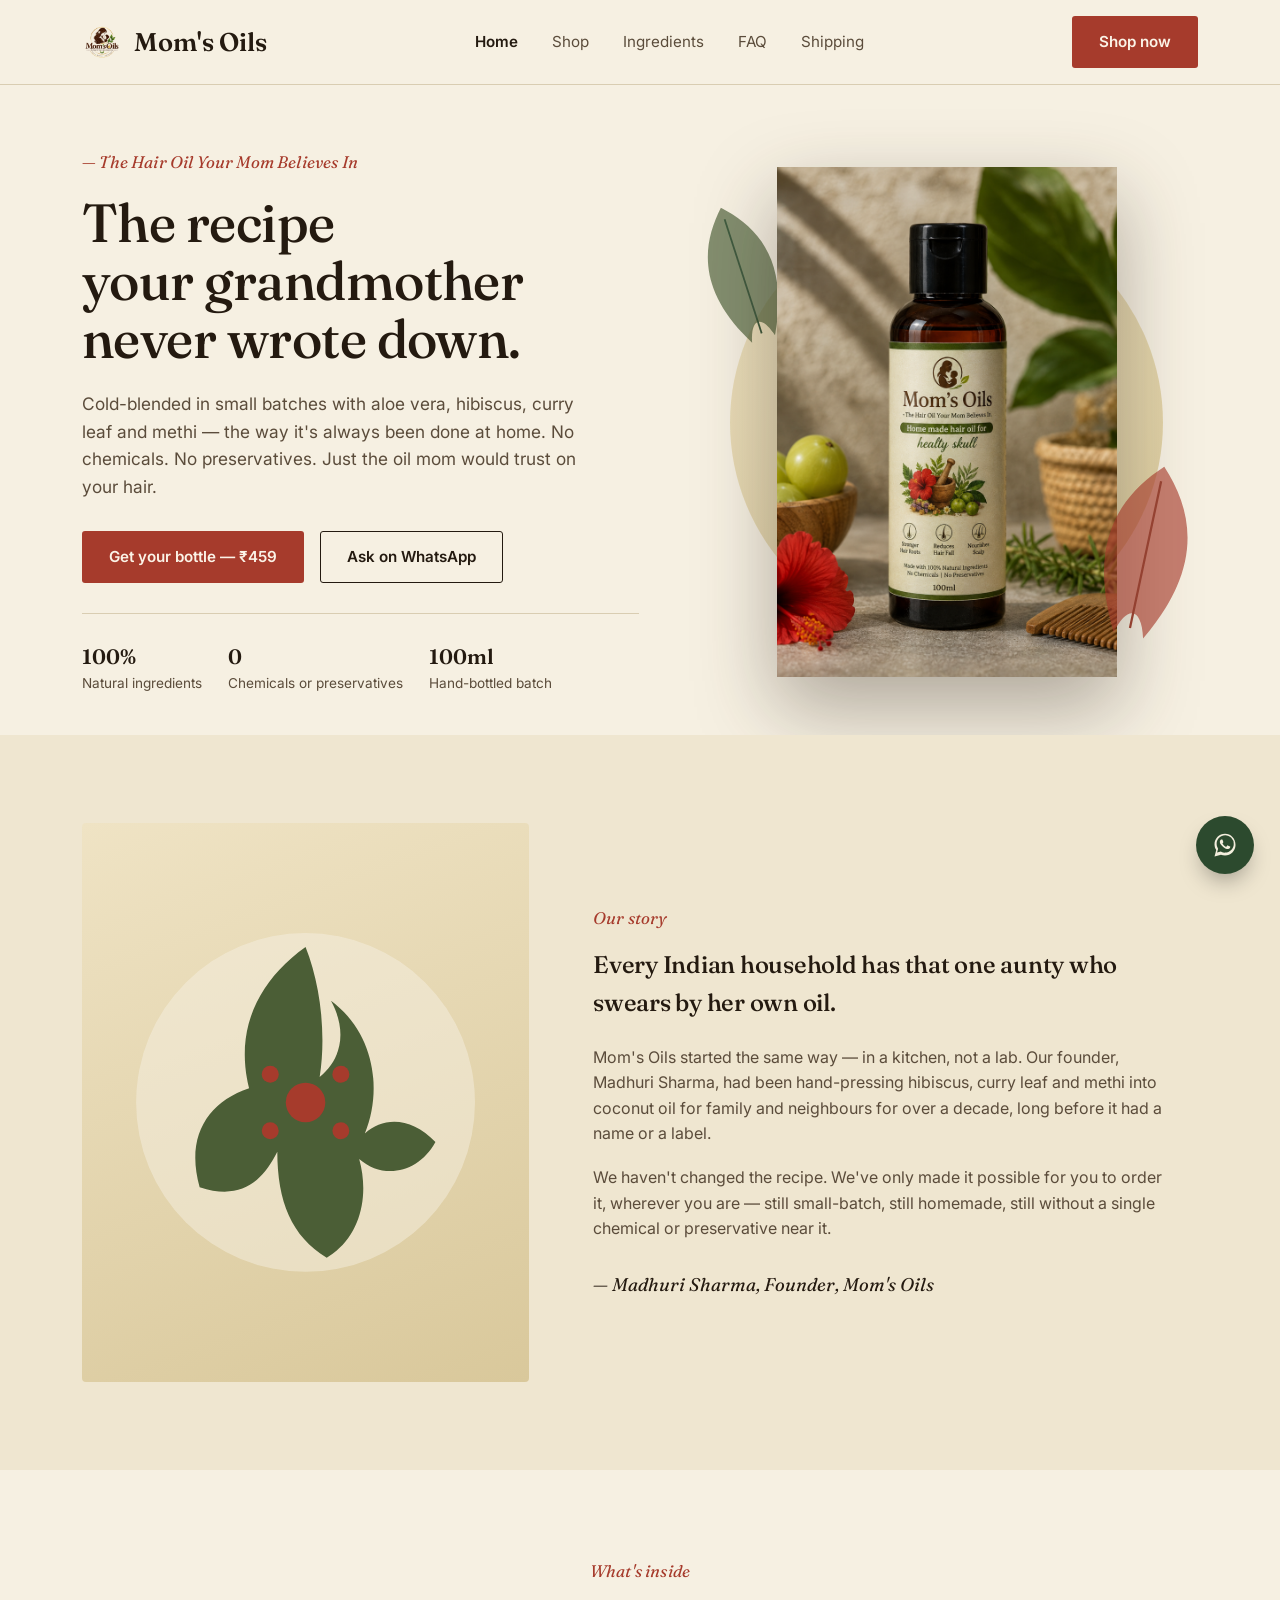
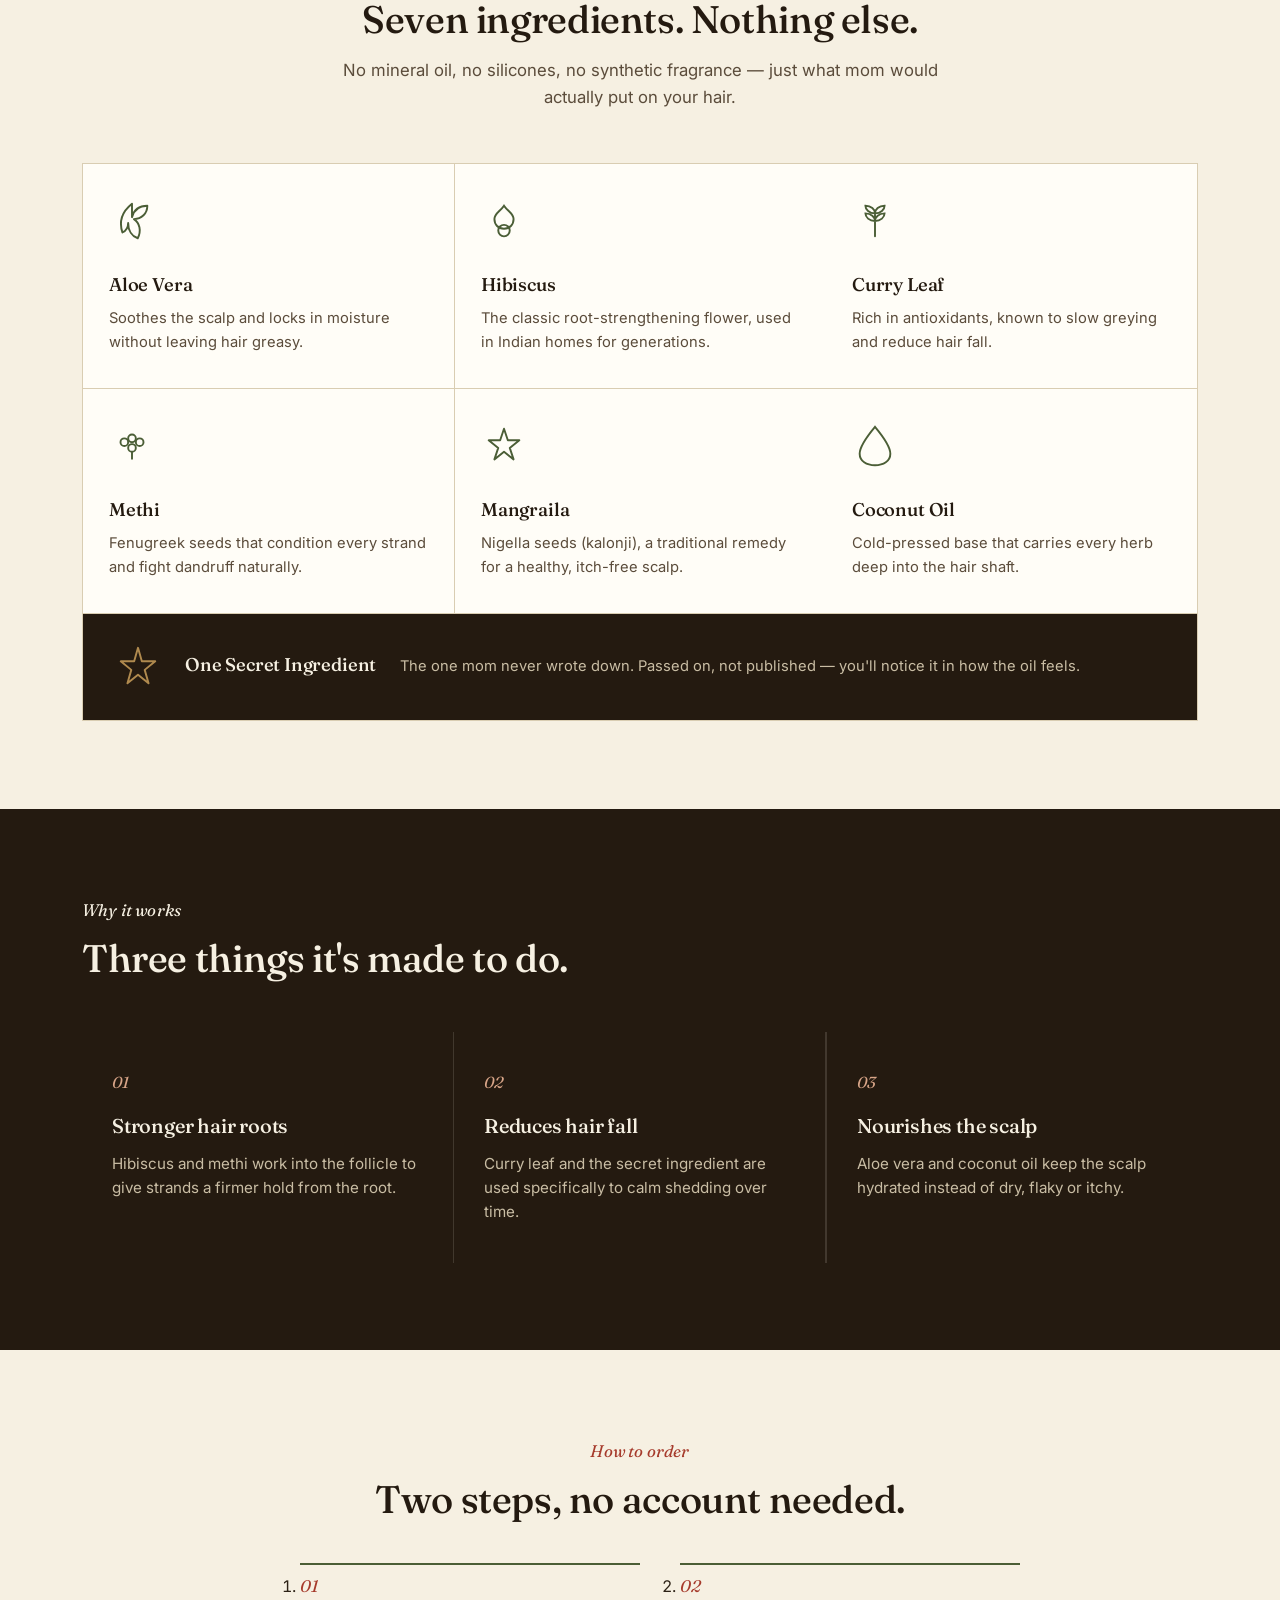
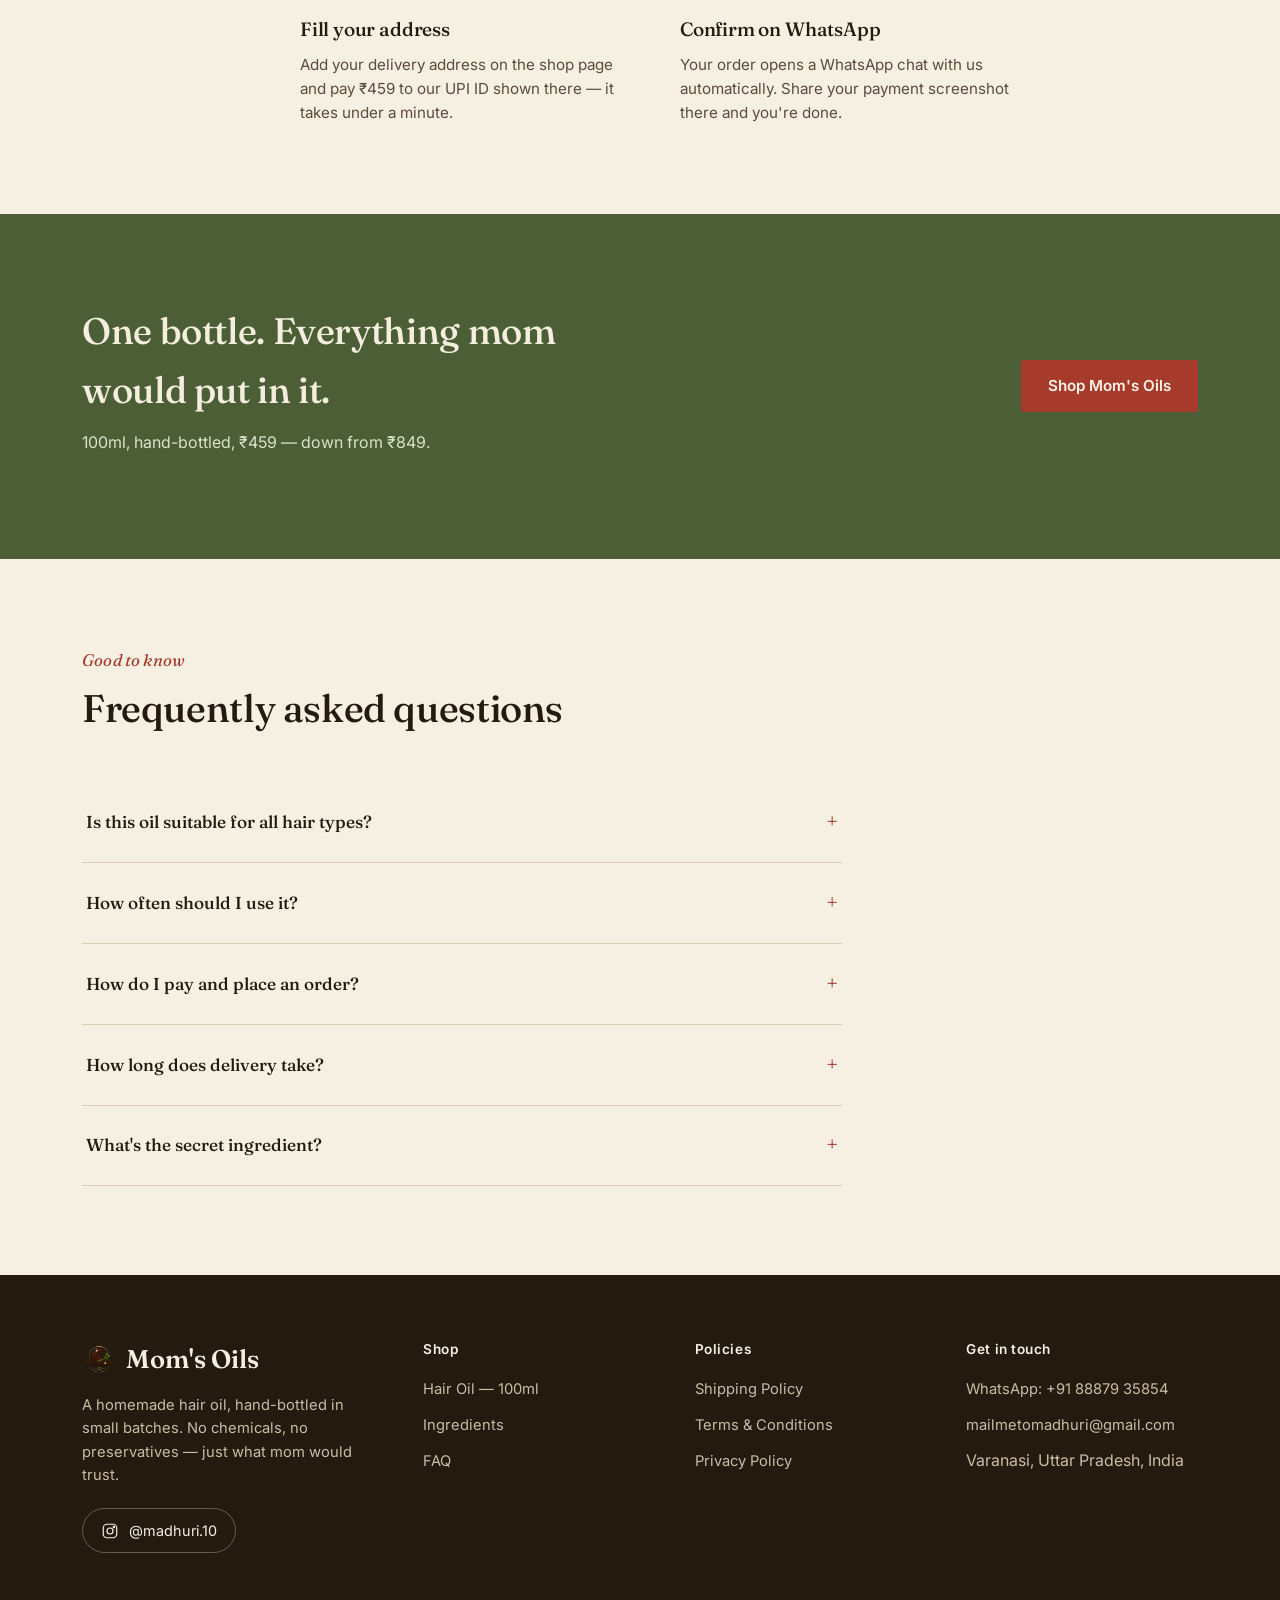
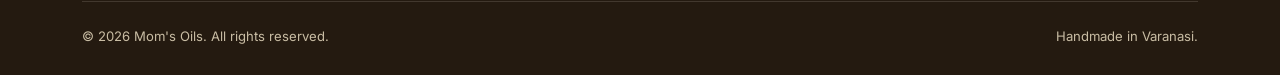
==== moms-oils-website/index.html @ ce65cc44 "Add files via upload" ====
<!DOCTYPE html>
<html lang="en">

<head>
  <meta charset="UTF-8">
  <meta name="viewport" content="width=device-width, initial-scale=1.0">
  <title>Mom's Oils — The Hair Oil Your Mom Believes In</title>
  <meta name="description"
    content="A homemade hair oil brewed the way mothers have always made it — aloe vera, hibiscus, curry leaf, methi, mangraila, coconut oil and one secret ingredient. 100ml, ₹459.">
  <link rel="icon" type="image/png" href="assets/favicon.png">
  <link rel="stylesheet" href="css/style.css">
</head>

<body>

  <header class="site-header">
    <div class="wrap">
      <a href="index.html" class="brand">
        <img src="assets/logo.png" alt="Mom's Oils logo" class="brand-logo">
        <span class="brand-mark">Mom's&nbsp;Oils</span>
      </a>
      <nav class="main-nav" id="main-nav">
        <ul>
          <li><a href="index.html" class="active">Home</a></li>
          <li><a href="product.html">Shop</a></li>
          <li><a href="index.html#ingredients">Ingredients</a></li>
          <li><a href="index.html#faq">FAQ</a></li>
          <li><a href="shipping-policy.html">Shipping</a></li>
        </ul>
      </nav>
      <div class="header-actions">
        <a class="btn btn-primary" href="product.html"><span>Shop now</span></a>
        <button class="menu-toggle" id="menu-toggle" aria-label="Toggle menu" aria-expanded="false">
          <span></span><span></span><span></span>
        </button>
      </div>
    </div>
  </header>

  <main>
    <!-- ---------- HERO ---------- -->
    <section class="hero">
      <div class="wrap">
        <div class="hero-copy">
          <span class="eyebrow">— The Hair Oil Your Mom Believes In</span>
          <h1>The recipe your&nbsp;grandmother<br>never wrote down.</h1>
          <p class="lede">Cold-blended in small batches with aloe vera, hibiscus, curry leaf and methi — the way it's
            always been done at home. No chemicals. No preservatives. Just the oil mom would trust on your hair.</p>
          <div class="hero-actions">
            <a href="product.html" class="btn btn-primary">Get your bottle — ₹459</a>
            <a href="https://wa.me/918887935854?text=Hi%20Mom's%20Oils%2C%20I%20have%20a%20question%20about%20the%20hair%20oil."
              class="btn btn-outline" target="_blank" rel="noopener">Ask on WhatsApp</a>
          </div>
          <div class="hero-trust">
            <div><strong>100%</strong>Natural ingredients</div>
            <div><strong>0</strong>Chemicals or preservatives</div>
            <div><strong>100ml</strong>Hand-bottled batch</div>
          </div>
        </div>
        <div class="hero-visual">
          <div class="backdrop"></div>
          <svg class="leaf-decor l1" viewBox="0 0 100 140" fill="none" xmlns="http://www.w3.org/2000/svg">
            <path d="M50 5C75 30 90 65 60 120C55 100 45 100 40 120C10 65 25 30 50 5Z" fill="#4B5E36" opacity="0.75" />
            <path d="M50 15V115" stroke="#2C4A2E" stroke-width="1.5" />
          </svg>
          <img src="assets/bottle.png" width="768" height="1152" loading="eager" decoding="async" fetchpriority="high"
            alt="Mom's Oils 100ml homemade hair oil bottle with a botanical label of hibiscus and gooseberry">
          <svg class="leaf-decor l2" viewBox="0 0 100 140" fill="none" xmlns="http://www.w3.org/2000/svg">
            <path d="M50 5C75 30 90 65 60 120C55 100 45 100 40 120C10 65 25 30 50 5Z" fill="#A63B2C" opacity="0.7" />
            <path d="M50 15V115" stroke="#8B301F" stroke-width="1.5" />
          </svg>
        </div>
      </div>
    </section>

    <!-- ---------- STORY ---------- -->
    <section class="story">
      <div class="wrap">
        <div class="story-art" aria-hidden="true">
          <svg viewBox="0 0 260 300" xmlns="http://www.w3.org/2000/svg">
            <circle cx="130" cy="150" r="120" fill="#F6F0E2" opacity="0.5" />
            <path
              d="M130 40C95 65 80 100 90 140C60 150 45 175 55 210C85 220 100 205 110 185C110 220 120 245 145 260C170 245 175 215 168 190C185 205 210 200 222 178C205 160 185 160 172 172C185 140 178 100 148 78C160 100 155 120 140 132C145 100 140 65 130 40Z"
              fill="#4B5E36" />
            <circle cx="130" cy="150" r="14" fill="#A63B2C" />
            <g fill="#A63B2C">
              <circle cx="105" cy="130" r="6" />
              <circle cx="155" cy="130" r="6" />
              <circle cx="105" cy="170" r="6" />
              <circle cx="155" cy="170" r="6" />
            </g>
          </svg>
        </div>
        <div class="story-copy">
          <span class="eyebrow">Our story</span>
          <h2 style="margin:14px 0 22px;">Every Indian household has that one aunty who swears by her own oil.</h2>
          <p>Mom's Oils started the same way — in a kitchen, not a lab. Our founder, Madhuri Sharma, had been
            hand-pressing hibiscus, curry leaf and methi into coconut oil for family and neighbours for over a decade,
            long before it had a name or a label.</p>
          <p>We haven't changed the recipe. We've only made it possible for you to order it, wherever you are — still
            small-batch, still homemade, still without a single chemical or preservative near it.</p>
          <p class="signature">— Madhuri Sharma, Founder, Mom's Oils</p>
        </div>
      </div>
    </section>

    <!-- ---------- INGREDIENTS ---------- -->
    <section id="ingredients">
      <div class="wrap">
        <div class="section-head center">
          <span class="eyebrow">What's inside</span>
          <h2>Seven ingredients. Nothing else.</h2>
          <p>No mineral oil, no silicones, no synthetic fragrance — just what mom would actually put on your hair.</p>
        </div>

        <div class="ingredients-grid">
          <div class="ingredient-card">
            <svg class="icon" viewBox="0 0 48 48" fill="none">
              <path
                d="M24 6C14 14 10 24 14 36C18 34 20 30 20 26C20 34 24 40 30 42C34 34 32 26 26 22C34 22 40 16 40 8C32 8 26 12 24 20C24 14 24 9 24 6Z"
                stroke="currentColor" stroke-width="2" stroke-linejoin="round" />
            </svg>
            <h3>Aloe Vera</h3>
            <p>Soothes the scalp and locks in moisture without leaving hair greasy.</p>
          </div>
          <div class="ingredient-card">
            <svg class="icon" viewBox="0 0 48 48" fill="none">
              <path d="M24 8C28 14 34 16 34 22C34 28 30 32 24 32C18 32 14 28 14 22C14 16 20 14 24 8Z"
                stroke="currentColor" stroke-width="2" />
              <circle cx="24" cy="34" r="6" stroke="currentColor" stroke-width="2" />
            </svg>
            <h3>Hibiscus</h3>
            <p>The classic root-strengthening flower, used in Indian homes for generations.</p>
          </div>
          <div class="ingredient-card">
            <svg class="icon" viewBox="0 0 48 48" fill="none">
              <path
                d="M24 40V16M24 16C18 16 14 12 14 8C20 8 24 12 24 16ZM24 16C30 16 34 12 34 8C28 8 24 12 24 16ZM24 24C18 24 14 20 14 16C20 16 24 20 24 24ZM24 24C30 24 34 20 34 16C28 16 24 20 24 24Z"
                stroke="currentColor" stroke-width="2" stroke-linecap="round" />
            </svg>
            <h3>Curry Leaf</h3>
            <p>Rich in antioxidants, known to slow greying and reduce hair fall.</p>
          </div>
          <div class="ingredient-card">
            <svg class="icon" viewBox="0 0 48 48" fill="none">
              <circle cx="16" cy="20" r="4" stroke="currentColor" stroke-width="2" />
              <circle cx="24" cy="16" r="4" stroke="currentColor" stroke-width="2" />
              <circle cx="32" cy="20" r="4" stroke="currentColor" stroke-width="2" />
              <circle cx="24" cy="26" r="4" stroke="currentColor" stroke-width="2" />
              <path d="M24 30v8" stroke="currentColor" stroke-width="2" />
            </svg>
            <h3>Methi</h3>
            <p>Fenugreek seeds that condition every strand and fight dandruff naturally.</p>
          </div>
          <div class="ingredient-card">
            <svg class="icon" viewBox="0 0 48 48" fill="none">
              <path d="M24 6L28 18H40L30 26L34 38L24 30L14 38L18 26L8 18H20L24 6Z" stroke="currentColor"
                stroke-width="2" stroke-linejoin="round" />
            </svg>
            <h3>Mangraila</h3>
            <p>Nigella seeds (kalonji), a traditional remedy for a healthy, itch-free scalp.</p>
          </div>
          <div class="ingredient-card">
            <svg class="icon" viewBox="0 0 48 48" fill="none">
              <path d="M24 4C34 16 40 26 40 32C40 39.7 32.8 44 24 44C15.2 44 8 39.7 8 32C8 26 14 16 24 4Z"
                stroke="currentColor" stroke-width="2" />
            </svg>
            <h3>Coconut Oil</h3>
            <p>Cold-pressed base that carries every herb deep into the hair shaft.</p>
          </div>
          <div class="ingredient-card secret">
            <svg class="icon" viewBox="0 0 48 48" fill="none">
              <path d="M24 4L28 18L42 18L31 27L35 41L24 32L13 41L17 27L6 18L20 18L24 4Z" stroke="currentColor"
                stroke-width="2" stroke-linejoin="round" />
            </svg>
            <h3>One Secret Ingredient</h3>
            <p>The one mom never wrote down. Passed on, not published — you'll notice it in how the oil feels.</p>
          </div>
        </div>
      </div>
    </section>

    <!-- ---------- BENEFITS ---------- -->
    <section class="benefits">
      <div class="wrap">
        <div class="section-head">
          <span class="eyebrow">Why it works</span>
          <h2>Three things it's made to do.</h2>
        </div>
        <div class="benefits-row">
          <div class="benefit">
            <span class="num">01</span>
            <h3>Stronger hair roots</h3>
            <p>Hibiscus and methi work into the follicle to give strands a firmer hold from the root.</p>
          </div>
          <div class="benefit">
            <span class="num">02</span>
            <h3>Reduces hair fall</h3>
            <p>Curry leaf and the secret ingredient are used specifically to calm shedding over time.</p>
          </div>
          <div class="benefit">
            <span class="num">03</span>
            <h3>Nourishes the scalp</h3>
            <p>Aloe vera and coconut oil keep the scalp hydrated instead of dry, flaky or itchy.</p>
          </div>
        </div>
      </div>
    </section>

    <!-- ---------- HOW TO ORDER ---------- -->
    <section class="how-it-works">
      <div class="wrap">
        <div class="section-head center">
          <span class="eyebrow">How to order</span>
          <h2>Two steps, no account needed.</h2>
        </div>
        <ol>
          <li>
            <h3>Fill your address</h3>
            <p>Add your delivery address on the shop page and pay ₹459 to our UPI ID shown there — it takes under a
              minute.</p>
          </li>
          <li>
            <h3>Confirm on WhatsApp</h3>
            <p>Your order opens a WhatsApp chat with us automatically. Share your payment screenshot there and you're
              done.</p>
          </li>
        </ol>
      </div>
    </section>

    <!-- ---------- CTA BAND ---------- -->
    <section class="cta-band">
      <div class="wrap">
        <div>
          <h2>One bottle. Everything mom would put in it.</h2>
          <p>100ml, hand-bottled, ₹459 — down from ₹849.</p>
        </div>
        <a href="product.html" class="btn btn-primary">Shop Mom's Oils</a>
      </div>
    </section>

    <!-- ---------- FAQ ---------- -->
    <section id="faq">
      <div class="wrap">
        <div class="section-head">
          <span class="eyebrow">Good to know</span>
          <h2>Frequently asked questions</h2>
        </div>
        <div class="faq-list">
          <details class="faq-item">
            <summary>Is this oil suitable for all hair types?</summary>
            <p>Yes — it's a light, herb-infused coconut oil base suitable for oily, dry and normal scalps. If you have a
              specific scalp condition, we'd recommend checking with a dermatologist first.</p>
          </details>
          <details class="faq-item">
            <summary>How often should I use it?</summary>
            <p>Most people massage it in 2–3 times a week, at least an hour before a wash, or overnight for a deeper
              treatment.</p>
          </details>
          <details class="faq-item">
            <summary>How do I pay and place an order?</summary>
            <p>Pay the amount to our UPI ID on the shop page, fill in your delivery address, and submit — this opens
              WhatsApp with your order details filled in for you to confirm.</p>
          </details>
          <details class="faq-item">
            <summary>How long does delivery take?</summary>
            <p>See our <a href="shipping-policy.html" style="color:var(--hibiscus);">Shipping Policy</a> for current
              dispatch and delivery timelines by region.</p>
          </details>
          <details class="faq-item">
            <summary>What's the secret ingredient?</summary>
            <p>It's the one part of the recipe that's stayed in the family. We're happy to share everything else about
              how the oil is made — just ask us on WhatsApp.</p>
          </details>
        </div>
      </div>
    </section>
  </main>

  <footer class="site-footer">
    <div class="wrap">
      <div class="footer-top">
        <div class="footer-brand">
          <div class="brand" style="justify-content:flex-start;">
            <img src="assets/logo.png" alt="Mom's Oils logo" class="brand-logo">
            <span class="brand-mark">Mom's&nbsp;Oils</span>
          </div>
          <p>A homemade hair oil, hand-bottled in small batches. No chemicals, no preservatives — just what mom would
            trust.</p>
          <a class="footer-social" href="https://instagram.com/madhuri.10" target="_blank" rel="noopener">
            <svg viewBox="0 0 24 24" fill="none" stroke="currentColor" stroke-width="1.6">
              <rect x="3" y="3" width="18" height="18" rx="5" />
              <circle cx="12" cy="12" r="4" />
              <circle cx="17.2" cy="6.8" r="1" />
            </svg>
            @madhuri.10
          </a>
        </div>
        <div class="footer-col">
          <h4>Shop</h4>
          <ul>
            <li><a href="product.html">Hair Oil — 100ml</a></li>
            <li><a href="index.html#ingredients">Ingredients</a></li>
            <li><a href="index.html#faq">FAQ</a></li>
          </ul>
        </div>
        <div class="footer-col">
          <h4>Policies</h4>
          <ul>
            <li><a href="shipping-policy.html">Shipping Policy</a></li>
            <li><a href="terms-and-conditions.html">Terms &amp; Conditions</a></li>
            <li><a href="privacy-policy.html">Privacy Policy</a></li>
          </ul>
        </div>
        <div class="footer-col">
          <h4>Get in touch</h4>
          <ul>
            <li><a href="https://wa.me/918887935854" target="_blank" rel="noopener">WhatsApp: +91 88879 35854</a></li>
            <li><a href="mailto:mailmetomadhuri@gmail.com">mailmetomadhuri@gmail.com</a></li>
            <li>Varanasi, Uttar Pradesh, India</li>
          </ul>
        </div>
      </div>
      <div class="footer-bottom">
        <span>© <span id="year"></span> Mom's Oils. All rights reserved.</span>
        <span>Handmade in Varanasi.</span>
      </div>
    </div>
  </footer>

  <a class="wa-float" href="https://wa.me/918887935854?text=Hi%20Mom's%20Oils%2C%20I%27d%20like%20to%20know%20more."
    target="_blank" rel="noopener" aria-label="Chat on WhatsApp">
    <svg viewBox="0 0 32 32" fill="#F3EEDD">
      <path
        d="M16.02 3C9.4 3 4 8.4 4 15.02c0 2.5.72 4.83 2 6.8L4 29l7.36-1.93a11.9 11.9 0 0 0 4.66.94h.01c6.62 0 12-5.4 12-12.02C28.03 8.4 22.65 3 16.02 3zm0 21.8c-1.55 0-3.06-.42-4.38-1.2l-.31-.19-4.37 1.15 1.17-4.26-.2-.33a9.7 9.7 0 0 1-1.5-5.19c0-5.4 4.4-9.8 9.8-9.8 2.62 0 5.08 1.02 6.93 2.87a9.72 9.72 0 0 1 2.86 6.93c0 5.4-4.4 9.8-9.8 9.8h-.2zm5.36-7.34c-.29-.15-1.74-.86-2.01-.96-.27-.1-.47-.15-.66.15-.2.29-.76.96-.93 1.16-.17.2-.34.22-.63.07-.29-.15-1.23-.45-2.34-1.44a8.75 8.75 0 0 1-1.62-2.02c-.17-.29-.02-.45.13-.6.13-.13.29-.34.44-.51.15-.17.2-.29.29-.49.1-.2.05-.37-.02-.51-.08-.15-.66-1.6-.9-2.19-.24-.57-.48-.5-.66-.5h-.56c-.2 0-.51.07-.78.37-.27.29-1.02 1-1.02 2.44s1.05 2.83 1.2 3.02c.15.2 2.06 3.15 5 4.42.7.3 1.24.48 1.67.62.7.22 1.34.19 1.84.12.56-.08 1.74-.71 1.98-1.4.24-.68.24-1.27.17-1.4-.07-.13-.27-.2-.56-.34z" />
    </svg>
  </a>

  <script>document.getElementById('year').textContent = new Date().getFullYear();</script>
  <script src="js/main.js"></script>
</body>

</html>
---- moms-oils-website/css/style.css ----
/* ============================================================
   Mom's Oils — Design tokens
   A homemade-hair-oil brand: cream paper, bark brown, hibiscus
   red, olive leaf green. Warm, botanical, unhurried.
   ============================================================ */

@import url('https://fonts.googleapis.com/css2?family=Fraunces:ital,opsz,wght@0,9..144,300;0,9..144,400;0,9..144,500;0,9..144,600;1,9..144,400;1,9..144,500&family=Inter:wght@400;500;600;700&display=swap');

:root {
  --paper: #F6F0E2;
  --paper-2: #EFE6D0;
  --card: #FFFDF7;
  --ink: #2C2115;
  --ink-soft: #5B4C3B;
  --bark: #241A10;
  --olive: #4B5E36;
  --olive-dark: #37452A;
  --hibiscus: #A63B2C;
  --hibiscus-dark: #8B301F;
  --gold: #B08A4E;
  --line: #D9CDB2;

  --serif: 'Fraunces', Georgia, serif;
  --sans: 'Inter', -apple-system, BlinkMacSystemFont, 'Segoe UI', sans-serif;

  --container: 1180px;
  --radius: 3px;
  --shadow-soft: 0 18px 40px -22px rgba(44, 33, 21, 0.35);
}

* {
  box-sizing: border-box;
}

html {
  scroll-behavior: smooth;
}

body {
  margin: 0;
  background: var(--paper);
  color: var(--ink);
  font-family: var(--sans);
  font-size: 16px;
  line-height: 1.6;
  -webkit-font-smoothing: antialiased;
}

img {
  max-width: 100%;
  display: block;
}

a {
  color: inherit;
  text-decoration: none;
}

ul {
  margin: 0;
  padding: 0;
  list-style: none;
}

button {
  font-family: inherit;
  cursor: pointer;
}

input,
textarea {
  font-family: inherit;
}

.wrap {
  max-width: var(--container);
  margin: 0 auto;
  padding: 0 32px;
}

h1,
h2,
h3,
h4 {
  font-family: var(--serif);
  font-weight: 500;
  color: var(--bark);
  margin: 0;
  letter-spacing: -0.01em;
}

.eyebrow {
  font-family: var(--serif);
  font-style: italic;
  font-weight: 400;
  color: var(--hibiscus);
  font-size: 1.05rem;
  letter-spacing: 0.01em;
}

:focus-visible {
  outline: 2px solid var(--hibiscus);
  outline-offset: 3px;
}

@media (prefers-reduced-motion: reduce) {
  * {
    animation-duration: 0.01ms !important;
    animation-iteration-count: 1 !important;
    transition-duration: 0.01ms !important;
    scroll-behavior: auto !important;
  }
}

.reveal {
  opacity: 0;
  transform: translateY(24px);
  transition: opacity .7s ease var(--reveal-delay, 0ms), transform .7s cubic-bezier(.2, .7, .2, 1) var(--reveal-delay, 0ms);
  will-change: opacity, transform;
}

.reveal.is-visible {
  opacity: 1;
  transform: none;
}

@media (prefers-reduced-motion: reduce) {

  .reveal,
  .reveal.is-visible {
    opacity: 1;
    transform: none;
    transition: none;
  }
}

/* ---------- Header ---------- */
.site-header {
  position: sticky;
  top: 0;
  z-index: 50;
  background: rgba(246, 240, 226, 0.92);
  backdrop-filter: blur(8px);
  border-bottom: 1px solid var(--line);
}

.site-header .wrap {
  display: flex;
  align-items: center;
  justify-content: space-between;
  height: 84px;
}

.brand {
  display: flex;
  align-items: center;
  gap: 12px;
}

.brand-logo {
  width: 40px;
  height: 40px;
  flex-shrink: 0;
}

.brand-mark {
  font-family: var(--serif);
  font-size: 1.6rem;
  font-weight: 600;
  color: var(--bark);
}

.footer-brand .brand {
  gap: 10px;
}

.footer-brand .brand-logo {
  width: 34px;
  height: 34px;
}

.brand-tag {
  display: none;
}

nav.main-nav ul {
  display: flex;
  gap: 34px;
  align-items: center;
}

nav.main-nav a {
  font-size: 0.95rem;
  color: var(--ink-soft);
  transition: color .2s ease;
  position: relative;
}

nav.main-nav a:hover {
  color: var(--hibiscus);
}

nav.main-nav a.active {
  color: var(--bark);
  font-weight: 600;
}

.header-actions {
  display: flex;
  align-items: center;
  gap: 14px;
}

.btn {
  display: inline-flex;
  align-items: center;
  gap: 8px;
  padding: 13px 26px;
  border-radius: var(--radius);
  font-size: 0.95rem;
  font-weight: 600;
  border: 1px solid transparent;
  transition: transform .18s ease, box-shadow .18s ease, background .18s ease, color .18s ease;
  white-space: nowrap;
}

.btn-primary {
  background: var(--hibiscus);
  color: #FBF3E7;
}

.btn-primary:hover {
  background: var(--hibiscus-dark);
  box-shadow: var(--shadow-soft);
}

.btn-outline {
  background: transparent;
  border-color: var(--bark);
  color: var(--bark);
}

.btn-outline:hover {
  background: var(--bark);
  color: var(--paper);
}

.btn-whatsapp {
  background: #2C4A2E;
  color: #F3EEDD;
}

.btn-whatsapp:hover {
  background: #203620;
}

.btn-block {
  width: 100%;
  justify-content: center;
}

.btn svg {
  width: 18px;
  height: 18px;
  flex-shrink: 0;
}

.menu-toggle {
  display: none;
  background: none;
  border: none;
  width: 34px;
  height: 34px;
}

.menu-toggle span {
  display: block;
  width: 22px;
  height: 2px;
  background: var(--bark);
  margin: 5px auto;
  transition: .2s;
}

/* ---------- Hero ---------- */
.hero {
  position: relative;
  overflow: hidden;
  padding: 64px 0 40px;
}

.hero .wrap {
  display: grid;
  grid-template-columns: 1.05fr 0.95fr;
  gap: 56px;
  align-items: center;
}

.hero-copy .eyebrow {
  display: block;
  margin-bottom: 18px;
}

.hero-copy h1 {
  font-size: clamp(2.6rem, 4.2vw, 3.6rem);
  line-height: 1.08;
}

.hero-copy p.lede {
  margin: 22px 0 30px;
  max-width: 46ch;
  color: var(--ink-soft);
  font-size: 1.08rem;
}

.hero-actions {
  display: flex;
  gap: 16px;
  flex-wrap: wrap;
  margin-bottom: 30px;
}

.hero-trust {
  display: flex;
  gap: 26px;
  flex-wrap: wrap;
  padding-top: 26px;
  border-top: 1px solid var(--line);
}

.hero-trust div {
  font-size: 0.85rem;
  color: var(--ink-soft);
}

.hero-trust strong {
  display: block;
  font-family: var(--serif);
  font-size: 1.3rem;
  color: var(--bark);
  font-weight: 600;
}

.hero-visual {
  position: relative;
  display: flex;
  justify-content: center;
  min-width: 0;
}

.hero-visual .backdrop {
  position: absolute;
  inset: 0;
  margin: auto;
  width: 86%;
  aspect-ratio: 1;
  border-radius: 50%;
  background: radial-gradient(circle at 35% 30%, #EFE3C4, #E4D6AE 60%, #D8C793 100%);
}

.hero-visual img {
  position: relative;
  width: min(100%, 340px);
  height: auto;
  object-fit: contain;
  filter: drop-shadow(0 30px 40px rgba(36, 26, 16, 0.35));
}

.leaf-decor {
  position: absolute;
  opacity: 0.9;
}

.leaf-decor.l1 {
  top: 6%;
  left: -2%;
  width: 120px;
  transform: rotate(-18deg);
}

.leaf-decor.l2 {
  bottom: 2%;
  right: -4%;
  width: 150px;
  transform: rotate(12deg);
}

/* ---------- Sections ---------- */
section {
  padding: 88px 0;
}

.section-head {
  max-width: 640px;
  margin-bottom: 52px;
}

.section-head.center {
  margin-left: auto;
  margin-right: auto;
  text-align: center;
}

.section-head .eyebrow {
  display: block;
  margin-bottom: 12px;
}

.section-head h2 {
  font-size: clamp(1.9rem, 3vw, 2.5rem);
  line-height: 1.15;
}

.section-head p {
  margin-top: 16px;
  color: var(--ink-soft);
  font-size: 1.05rem;
}

.divider-botanical {
  display: flex;
  align-items: center;
  justify-content: center;
  gap: 16px;
  margin: 0 0 60px;
  color: var(--olive);
}

.divider-botanical::before,
.divider-botanical::after {
  content: '';
  height: 1px;
  width: 120px;
  background: var(--line);
}

/* ---------- Story ---------- */
.story {
  background: var(--paper-2);
}

.story .wrap {
  display: grid;
  grid-template-columns: 0.85fr 1.15fr;
  gap: 64px;
  align-items: center;
}

.story-art {
  position: relative;
  aspect-ratio: 4/5;
  border-radius: 4px;
  background: linear-gradient(160deg, #EFE3C4, #D9C89B);
  display: flex;
  align-items: center;
  justify-content: center;
  padding: 40px;
}

.story-art svg {
  width: 100%;
  height: 100%;
}

.story-copy p {
  color: var(--ink-soft);
  margin: 0 0 18px;
  max-width: 58ch;
}

.story-copy p:last-child {
  margin-bottom: 0;
}

.story-copy .signature {
  margin-top: 28px;
  font-family: var(--serif);
  font-style: italic;
  font-size: 1.15rem;
  color: var(--bark);
}

/* ---------- Ingredients ---------- */
.ingredients-grid {
  display: grid;
  grid-template-columns: repeat(3, 1fr);
  gap: 1px;
  background: var(--line);
  border: 1px solid var(--line);
}

.ingredient-card {
  background: var(--card);
  padding: 34px 26px;
  text-align: left;
}

.ingredient-card .icon {
  width: 46px;
  height: 46px;
  margin-bottom: 18px;
  color: var(--olive);
}

.ingredient-card h3 {
  font-size: 1.15rem;
  margin-bottom: 8px;
}

.ingredient-card p {
  color: var(--ink-soft);
  font-size: 0.92rem;
  margin: 0;
}

.ingredient-card.secret {
  grid-column: 1 / -1;
  background: var(--bark);
  color: var(--paper);
  display: flex;
  align-items: center;
  gap: 24px;
  padding: 30px 32px;
}

.ingredient-card.secret .icon {
  margin-bottom: 0;
}

.ingredient-card.secret h3 {
  color: var(--paper);
  margin-bottom: 4px;
}

.ingredient-card.secret .icon {
  color: var(--gold);
}

.ingredient-card.secret p {
  color: #C9BDA4;
  margin: 0;
}

/* ---------- Benefits ---------- */
.benefits {
  background: var(--bark);
  color: var(--paper);
}

.benefits .section-head h2,
.benefits .section-head .eyebrow {
  color: var(--paper);
}

.benefits .eyebrow {
  color: #D8A588;
}

.benefits .section-head p {
  color: #C9BDA4;
}

.benefits-row {
  display: grid;
  grid-template-columns: repeat(3, 1fr);
  gap: 1px;
  background: rgba(246, 240, 226, 0.14);
}

.benefit {
  padding: 38px 30px;
  background: var(--bark);
}

.benefit .num {
  font-family: var(--serif);
  font-style: italic;
  color: #D8A588;
  font-size: 1rem;
  margin-bottom: 14px;
  display: block;
}

.benefit h3 {
  color: var(--paper);
  font-size: 1.25rem;
  margin-bottom: 10px;
}

.benefit p {
  color: #C9BDA4;
  margin: 0;
  font-size: 0.95rem;
}

/* ---------- Product teaser / CTA band ---------- */
.cta-band {
  background: var(--olive);
  color: #F3EEDD;
}

.cta-band .wrap {
  display: flex;
  align-items: center;
  justify-content: space-between;
  gap: 40px;
  flex-wrap: wrap;
}

.cta-band h2 {
  color: #F3EEDD;
  font-size: clamp(1.8rem, 3vw, 2.3rem);
  max-width: 520px;
}

.cta-band p {
  color: #DCE3C9;
  margin-top: 10px;
  max-width: 46ch;
}

.cta-band .btn-primary {
  background: var(--hibiscus);
}

/* ---------- How to order ---------- */
.how-it-works ol {
  counter-reset: step;
  display: grid;
  grid-template-columns: repeat(2, 1fr);
  gap: 40px;
  max-width: 760px;
  margin: 0 auto;
}

.how-it-works .section-head {
  margin-bottom: 42px;
}

.how-it-works li {
  counter-increment: step;
  position: relative;
  padding-top: 8px;
  border-top: 2px solid var(--olive);
}

.how-it-works li::before {
  content: counter(step, decimal-leading-zero);
  display: block;
  font-family: var(--serif);
  font-style: italic;
  color: var(--hibiscus);
  font-size: 1.05rem;
  margin-bottom: 14px;
}

.how-it-works h3 {
  font-size: 1.2rem;
  margin-bottom: 8px;
}

.how-it-works p {
  color: var(--ink-soft);
  font-size: 0.95rem;
  margin: 0;
}

/* ---------- FAQ ---------- */
.faq-list {
  max-width: 760px;
}

.faq-item {
  border-bottom: 1px solid var(--line);
}

.faq-item summary {
  padding: 22px 4px;
  font-family: var(--serif);
  font-size: 1.08rem;
  font-weight: 500;
  cursor: pointer;
  display: flex;
  align-items: center;
  justify-content: space-between;
  color: var(--bark);
  list-style: none;
}

.faq-item summary::-webkit-details-marker {
  display: none;
}

.faq-item summary::after {
  content: '+';
  font-size: 1.4rem;
  color: var(--hibiscus);
  font-weight: 400;
  transition: transform .2s ease;
}

.faq-item[open] summary::after {
  transform: rotate(45deg);
}

.faq-item p {
  padding: 0 4px 24px;
  color: var(--ink-soft);
  max-width: 64ch;
  margin: 0;
}

/* ---------- Footer ---------- */
footer.site-footer {
  background: var(--bark);
  color: #C9BDA4;
  padding: 64px 0 28px;
}

.footer-top {
  display: grid;
  grid-template-columns: 1.3fr 1fr 1fr 1fr;
  gap: 40px;
  padding-bottom: 48px;
  border-bottom: 1px solid rgba(246, 240, 226, 0.14);
}

.footer-brand .brand-mark {
  color: var(--paper);
}

.footer-brand p {
  margin-top: 14px;
  max-width: 32ch;
  font-size: 0.92rem;
}

.footer-col h4 {
  color: var(--paper);
  font-size: 0.85rem;
  letter-spacing: 0.04em;
  margin-bottom: 16px;
  font-family: var(--sans);
  font-weight: 600;
}

.footer-col li {
  margin-bottom: 10px;
}

.footer-col a {
  font-size: 0.92rem;
  transition: color .2s ease;
}

.footer-col a:hover {
  color: var(--paper);
}

.footer-social {
  display: inline-flex;
  align-items: center;
  gap: 10px;
  margin-top: 6px;
  padding: 10px 18px;
  border: 1px solid rgba(246, 240, 226, 0.3);
  border-radius: 30px;
  font-size: 0.9rem;
  color: var(--paper);
  transition: .2s ease;
}

.footer-social:hover {
  background: var(--paper);
  color: var(--bark);
}

.footer-social svg {
  width: 18px;
  height: 18px;
}

.footer-bottom {
  display: flex;
  justify-content: space-between;
  align-items: center;
  flex-wrap: wrap;
  gap: 12px;
  padding-top: 24px;
  font-size: 0.82rem;
}

/* ---------- Product page ---------- */
.product-hero {
  padding: 56px 0 90px;
}

.product-hero .wrap {
  display: grid;
  grid-template-columns: 0.95fr 1.05fr;
  gap: 64px;
}

.product-gallery {
  position: sticky;
  top: 110px;
  align-self: start;
}

.product-gallery .frame {
  background: radial-gradient(circle at 35% 25%, #EFE3C4, #DED09E 70%);
  border-radius: 4px;
  aspect-ratio: 2 / 3;
  min-height: 420px;
  padding: 28px;
  display: flex;
  justify-content: center;
  align-items: center;
  overflow: hidden;
}

.product-gallery .frame img {
  width: min(100%, 360px);
  height: 100%;
  object-fit: contain;
  filter: drop-shadow(0 24px 30px rgba(36, 26, 16, .32));
}

.product-gallery .thumbs {
  display: flex;
  gap: 12px;
  margin-top: 18px;
}

.product-gallery .thumbs button {
  width: 64px;
  height: 64px;
  padding: 8px;
  background: var(--card);
  border: 1px solid var(--line);
  border-radius: 4px;
  transition: border-color .2s ease;
}

.product-gallery .thumbs button.active {
  border-color: var(--hibiscus);
}

.product-gallery .thumbs img {
  width: 100%;
  height: 100%;
  object-fit: contain;
}

.product-gallery .badges {
  display: flex;
  gap: 10px;
  margin-top: 20px;
  flex-wrap: wrap;
}

.pbadge {
  border: 1px solid var(--line);
  padding: 8px 14px;
  border-radius: 30px;
  font-size: 0.8rem;
  color: var(--ink-soft);
}

.product-info .eyebrow {
  display: block;
  margin-bottom: 10px;
}

.product-info h1 {
  font-size: clamp(2rem, 3.6vw, 2.7rem);
  margin-bottom: 14px;
}

.product-info .qty-line {
  color: var(--ink-soft);
  margin-bottom: 22px;
}

.price-row {
  display: flex;
  align-items: baseline;
  gap: 14px;
  margin-bottom: 6px;
}

.price-row .price {
  font-family: var(--serif);
  font-size: 2.1rem;
  color: var(--hibiscus);
  font-weight: 600;
}

.price-row .mrp {
  font-size: 1.15rem;
  color: var(--ink-soft);
  text-decoration: line-through;
}

.price-row .off {
  background: var(--olive);
  color: #F3EEDD;
  font-size: 0.78rem;
  font-weight: 700;
  padding: 5px 10px;
  border-radius: 3px;
}

.price-note {
  font-size: 0.85rem;
  color: var(--ink-soft);
  margin-bottom: 28px;
}

.ingredient-tags {
  display: flex;
  flex-wrap: wrap;
  gap: 10px;
  margin: 26px 0 30px;
}

.ingredient-tags span {
  border: 1px solid var(--line);
  background: var(--card);
  padding: 8px 14px;
  border-radius: 30px;
  font-size: 0.85rem;
  color: var(--ink-soft);
}

.ingredient-tags span.secret {
  border-color: var(--hibiscus);
  color: var(--hibiscus);
  font-style: italic;
  font-family: var(--serif);
}

.product-actions {
  display: flex;
  gap: 16px;
  margin-bottom: 34px;
  flex-wrap: wrap;
}

.upi-box {
  background: var(--card);
  border: 1px solid var(--line);
  border-radius: 4px;
  padding: 22px 24px;
  margin-bottom: 34px;
}

.upi-box .row {
  display: flex;
  align-items: center;
  justify-content: space-between;
  gap: 12px;
  flex-wrap: wrap;
}

.upi-box .label {
  font-size: 0.82rem;
  color: var(--ink-soft);
  margin-bottom: 4px;
}

.upi-box .value {
  font-family: var(--serif);
  font-size: 1.15rem;
  color: var(--bark);
}

.copy-btn {
  border: 1px solid var(--bark);
  background: transparent;
  padding: 9px 16px;
  border-radius: 30px;
  font-size: 0.82rem;
  font-weight: 600;
  color: var(--bark);
  transition: .2s ease;
}

.copy-btn:hover {
  background: var(--bark);
  color: var(--paper);
}

.upi-box p.note {
  margin: 14px 0 0;
  font-size: 0.85rem;
  color: var(--ink-soft);
}

.accordion-block {
  border-top: 1px solid var(--line);
}

.accordion-block summary {
  padding: 18px 2px;
  font-family: var(--serif);
  font-size: 1.02rem;
  cursor: pointer;
  display: flex;
  justify-content: space-between;
  color: var(--bark);
  list-style: none;
}

.accordion-block summary::-webkit-details-marker {
  display: none;
}

.accordion-block summary::after {
  content: '+';
  color: var(--hibiscus);
  font-size: 1.3rem;
}

.accordion-block[open] summary::after {
  content: '–';
}

.accordion-block p,
.accordion-block ul {
  padding: 0 2px 20px;
  color: var(--ink-soft);
  font-size: 0.94rem;
}

.accordion-block ul {
  padding-left: 20px;
  list-style: disc;
}

.accordion-block li {
  margin-bottom: 6px;
}

/* ---------- Order form ---------- */
.order-section {
  background: var(--paper-2);
}

.order-wrap {
  max-width: 640px;
  margin: 0 auto;
  background: var(--card);
  border: 1px solid var(--line);
  border-radius: 4px;
  padding: 48px;
}

.order-wrap .steps {
  display: flex;
  gap: 22px;
  margin-bottom: 30px;
  font-size: 0.85rem;
  color: var(--ink-soft);
}

.order-wrap .steps b {
  color: var(--hibiscus);
}

.field {
  margin-bottom: 20px;
}

.field label {
  display: block;
  font-size: 0.85rem;
  font-weight: 600;
  color: var(--bark);
  margin-bottom: 8px;
}

.field label .opt {
  font-weight: 400;
  color: var(--ink-soft);
}

.field input,
.field textarea,
.field select {
  width: 100%;
  padding: 13px 14px;
  border: 1px solid var(--line);
  border-radius: 3px;
  background: #FFFEFB;
  font-size: 0.95rem;
  color: var(--ink);
  transition: border-color .2s ease;
}

.field input:focus,
.field textarea:focus,
.field select:focus {
  border-color: var(--hibiscus);
  outline: none;
}

.field-row {
  display: grid;
  grid-template-columns: 1fr 1fr;
  gap: 18px;
}

.field textarea {
  resize: vertical;
  min-height: 88px;
}

.field-error {
  font-size: 0.8rem;
  color: var(--hibiscus);
  margin-top: 6px;
  display: none;
}

.field.invalid input,
.field.invalid textarea {
  border-color: var(--hibiscus);
}

.field.invalid .field-error {
  display: block;
}

.order-summary {
  background: var(--paper-2);
  border-radius: 3px;
  padding: 18px 20px;
  margin: 26px 0;
  font-size: 0.92rem;
}

.order-summary .row {
  display: flex;
  justify-content: space-between;
  padding: 4px 0;
  color: var(--ink-soft);
}

.order-summary .row.total {
  color: var(--bark);
  font-weight: 700;
  padding-top: 10px;
  margin-top: 6px;
  border-top: 1px solid var(--line);
}

.form-note {
  font-size: 0.82rem;
  color: var(--ink-soft);
  margin-top: 16px;
  text-align: center;
}

.form-success {
  display: none;
  background: var(--olive);
  color: #F3EEDD;
  border-radius: 3px;
  padding: 20px 22px;
  margin-bottom: 24px;
  font-size: 0.92rem;
}

.form-success.show {
  display: block;
}

/* ---------- Reviews strip (product page) ---------- */
.trust-strip {
  display: grid;
  grid-template-columns: repeat(3, 1fr);
  gap: 1px;
  background: var(--line);
  border: 1px solid var(--line);
  margin-top: 60px;
}

.trust-strip div {
  background: var(--card);
  padding: 26px;
  text-align: center;
}

.trust-strip strong {
  display: block;
  font-family: var(--serif);
  font-size: 1.4rem;
  color: var(--bark);
}

.trust-strip span {
  font-size: 0.82rem;
  color: var(--ink-soft);
}

/* ---------- Legal pages ---------- */
.legal-hero {
  padding: 64px 0 20px;
}

.legal-hero h1 {
  font-size: clamp(2rem, 3.4vw, 2.6rem);
}

.legal-hero p {
  color: var(--ink-soft);
  margin-top: 14px;
}

.legal-body {
  padding: 20px 0 90px;
}

.legal-body .wrap {
  max-width: 780px;
}

.legal-body h2 {
  font-size: 1.3rem;
  margin: 38px 0 14px;
}

.legal-body h2:first-child {
  margin-top: 0;
}

.legal-body p,
.legal-body li {
  color: var(--ink-soft);
  margin: 0 0 14px;
}

.legal-body ul {
  padding-left: 22px;
  list-style: disc;
}

.legal-body li {
  margin-bottom: 8px;
}

.legal-body strong {
  color: var(--bark);
}

.legal-note {
  background: var(--paper-2);
  border-left: 3px solid var(--hibiscus);
  padding: 18px 22px;
  font-size: 0.9rem;
  color: var(--ink-soft);
  margin-bottom: 38px;
}

/* ---------- WhatsApp float ---------- */
.wa-float {
  position: fixed;
  bottom: 26px;
  right: 26px;
  z-index: 60;
  width: 58px;
  height: 58px;
  border-radius: 50%;
  background: #2C4A2E;
  display: flex;
  align-items: center;
  justify-content: center;
  box-shadow: 0 12px 24px -8px rgba(0, 0, 0, 0.4);
  transition: transform .2s ease;
}

.wa-float:hover {
  transform: scale(1.08);
}

.wa-float svg {
  width: 28px;
  height: 28px;
}

/* ---------- Responsive ---------- */
@media (max-width:980px) {

  .hero .wrap,
  .story .wrap,
  .product-hero .wrap {
    grid-template-columns: 1fr;
  }

  .hero-visual {
    order: -1;
  }

  .ingredients-grid {
    grid-template-columns: repeat(2, 1fr);
  }

  .benefits-row,
  .how-it-works ol {
    grid-template-columns: 1fr;
  }

  .footer-top {
    grid-template-columns: 1fr 1fr;
  }

  .trust-strip {
    grid-template-columns: 1fr;
  }

  .product-gallery {
    position: static;
  }
}

@media (max-width:720px) {
  .wrap {
    padding-left: 20px;
    padding-right: 20px;
  }

  .site-header .wrap {
    height: 72px;
  }

  .brand {
    gap: 8px;
    min-width: 0;
  }

  .brand-mark {
    font-size: 1.25rem;
  }

  .header-actions {
    gap: 8px;
    flex-shrink: 0;
  }

  .header-actions .btn-primary {
    padding: 10px 12px;
    font-size: 0.82rem;
  }

  .hero {
    padding: 34px 0 28px;
  }

  .hero .wrap {
    gap: 30px;
  }

  .hero-visual img {
    width: min(78vw, 300px);
  }

  .leaf-decor {
    display: none;
  }

  .product-hero {
    padding: 28px 0 56px;
  }

  .product-hero .wrap {
    gap: 34px;
  }

  .product-gallery .frame {
    aspect-ratio: 4 / 5;
    min-height: 0;
    padding: 14px;
  }

  .product-gallery .frame img {
    width: min(100%, 280px);
  }

  .product-gallery .thumbs {
    margin-top: 14px;
  }

  .product-gallery .badges {
    margin-top: 16px;
  }

  nav.main-nav {
    position: fixed;
    top: 72px;
    right: 0;
    bottom: 0;
    left: 0;
    z-index: 55;
    height: calc(100dvh - 72px);
    background-color: var(--paper);
    padding: 30px 32px;
    overflow-y: auto;
    transform: translateY(-8px);
    opacity: 0;
    pointer-events: none;
    transition: opacity .2s ease, transform .2s ease;
  }

  nav.main-nav.open {
    opacity: 1;
    transform: translateY(0);
    pointer-events: auto;
  }

  body.nav-open {
    overflow: hidden;
  }

  nav.main-nav ul {
    flex-direction: column;
    align-items: flex-start;
    gap: 22px;
  }

  nav.main-nav a {
    font-size: 1.15rem;
  }

  .menu-toggle {
    display: block;
  }

  .ingredients-grid {
    grid-template-columns: 1fr;
  }

  .ingredient-card.secret {
    flex-direction: column;
    align-items: flex-start;
    text-align: left;
    gap: 14px;
  }

  .field-row {
    grid-template-columns: 1fr;
  }

  .order-wrap {
    padding: 30px 22px;
  }

  .footer-top {
    grid-template-columns: 1fr;
  }

  .cta-band .wrap {
    flex-direction: column;
    align-items: flex-start;
  }
}
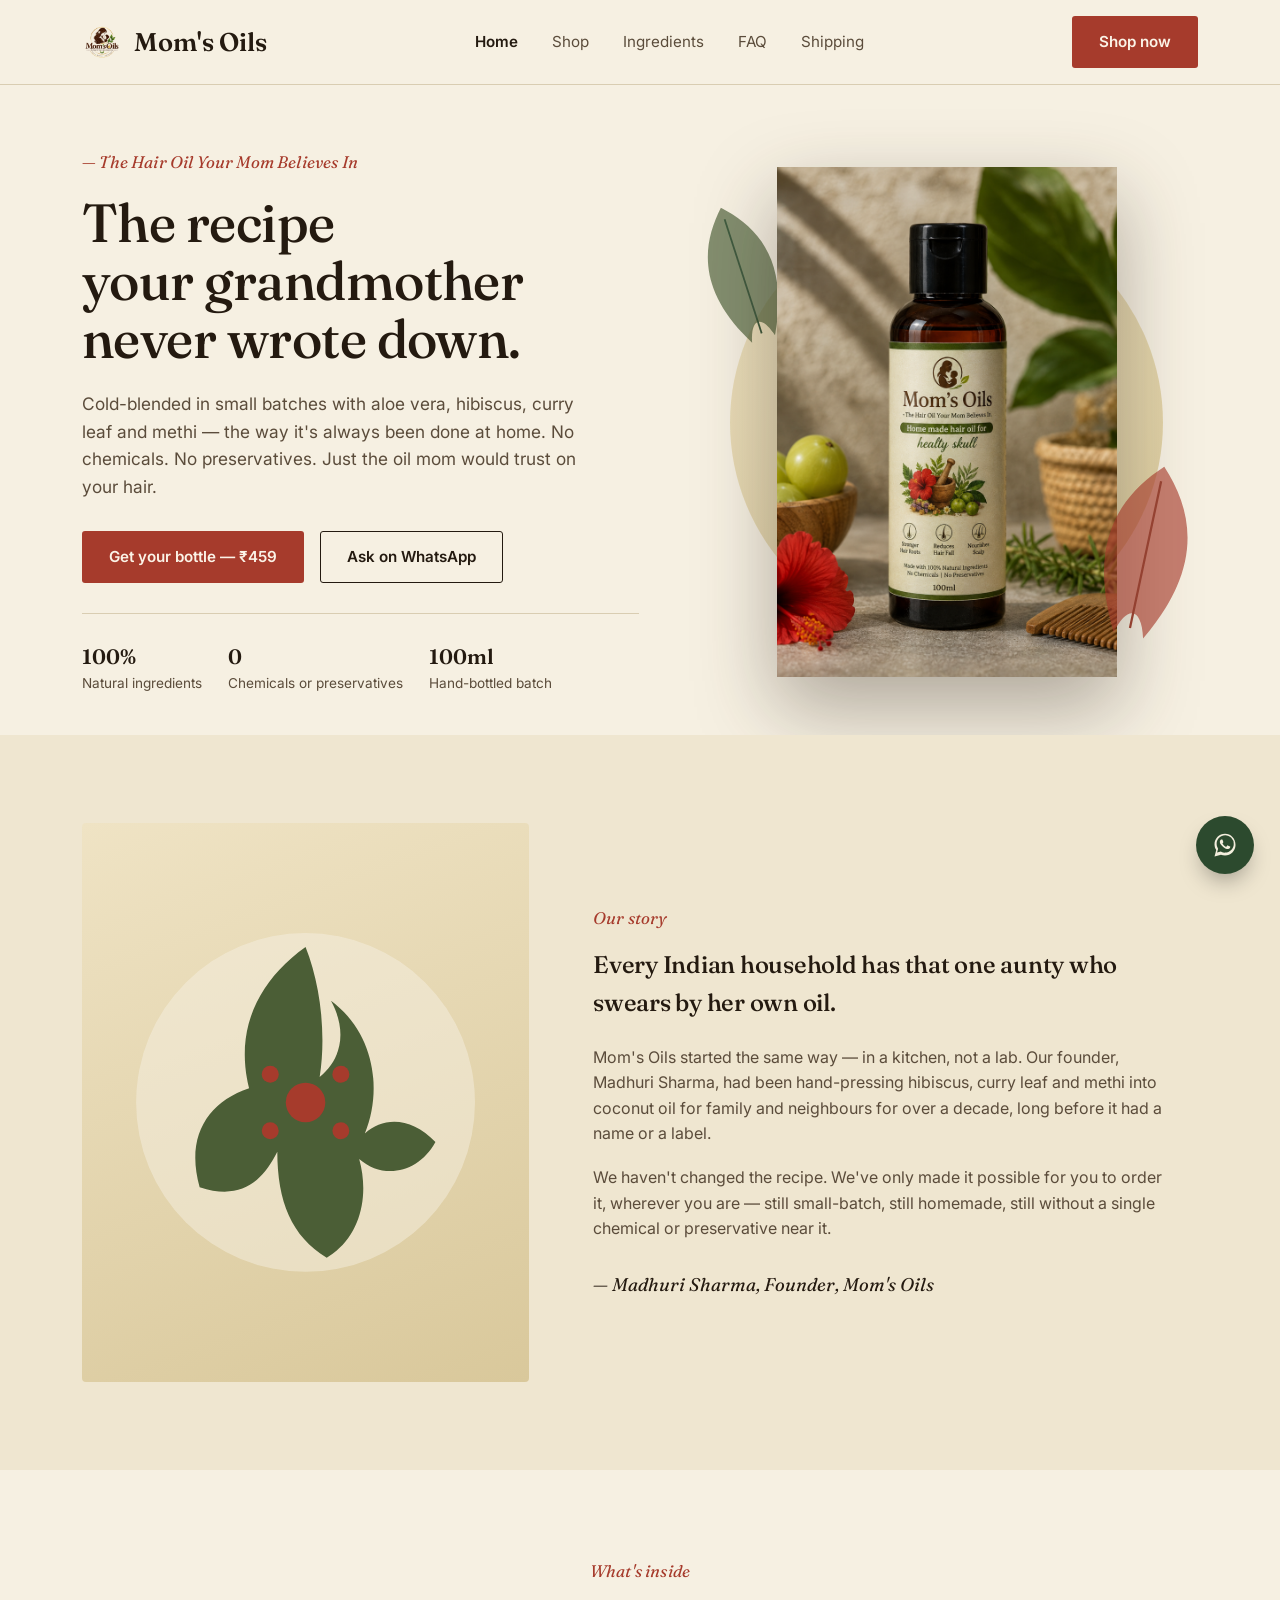
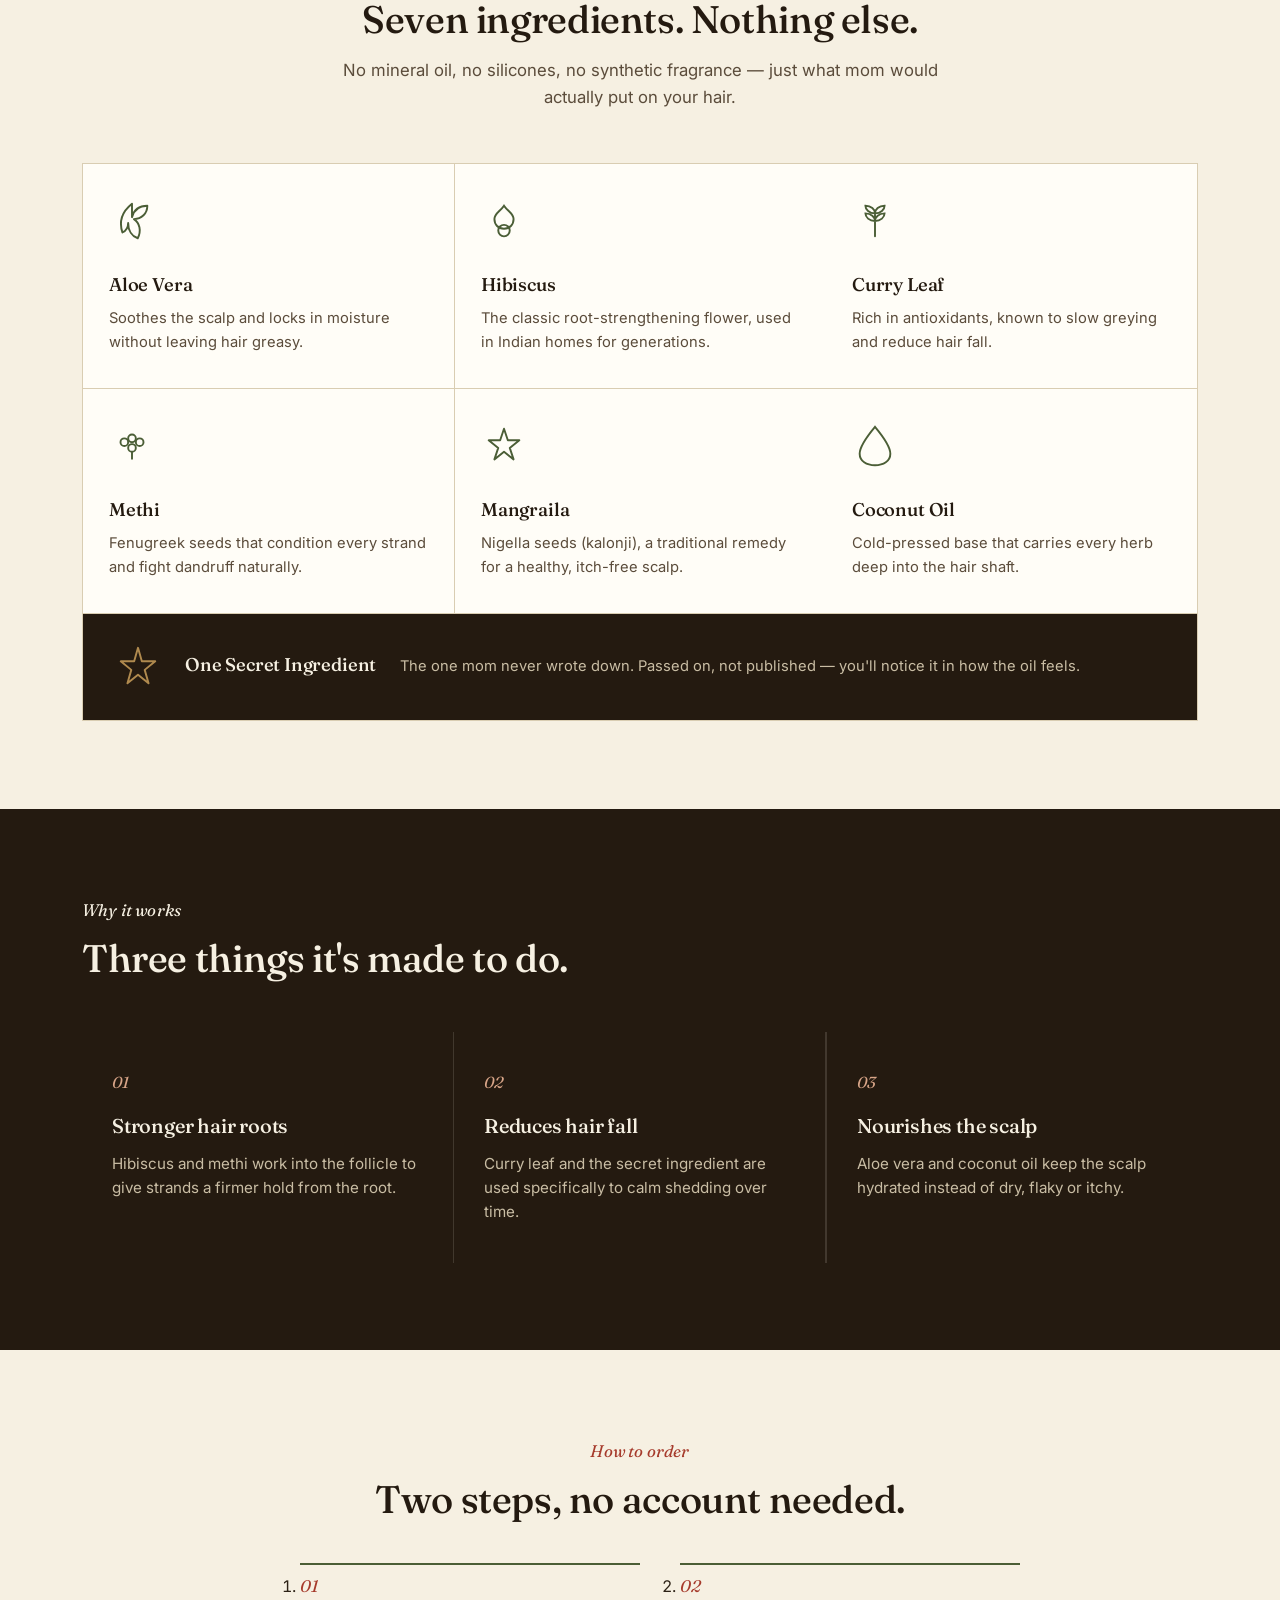
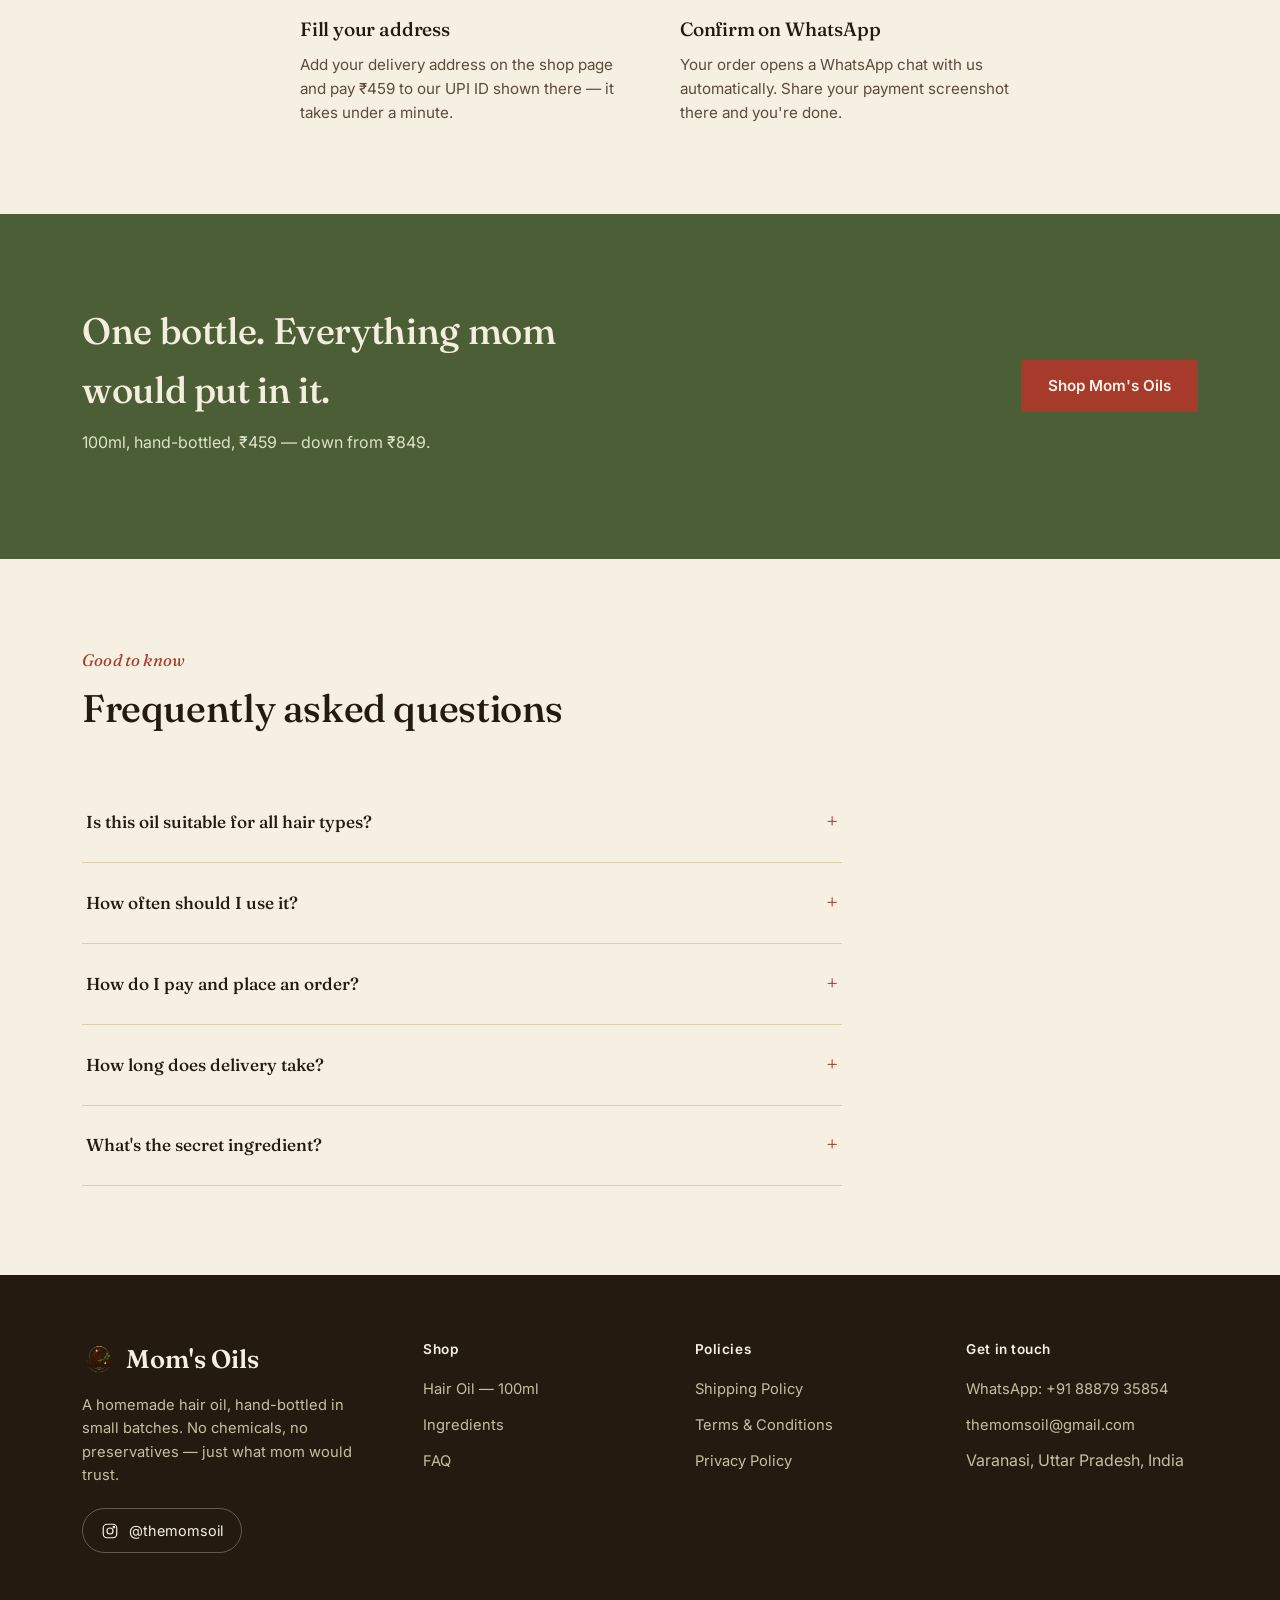
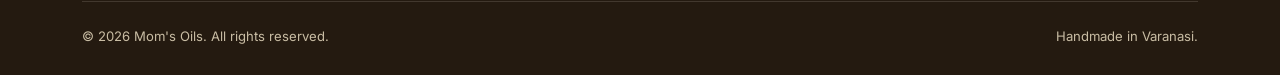
==== commit bbdeb8a1: "Update index.html" ====
--- a/moms-oils-website/index.html
+++ b/moms-oils-website/index.html
@@ -288,13 +288,13 @@
           </div>
           <p>A homemade hair oil, hand-bottled in small batches. No chemicals, no preservatives — just what mom would
             trust.</p>
-          <a class="footer-social" href="https://instagram.com/madhuri.10" target="_blank" rel="noopener">
+          <a class="footer-social" href="https://instagram.com/themomsoil" target="_blank" rel="noopener">
             <svg viewBox="0 0 24 24" fill="none" stroke="currentColor" stroke-width="1.6">
               <rect x="3" y="3" width="18" height="18" rx="5" />
               <circle cx="12" cy="12" r="4" />
               <circle cx="17.2" cy="6.8" r="1" />
             </svg>
-            @madhuri.10
+            @themomsoil
           </a>
         </div>
         <div class="footer-col">
@@ -317,7 +317,7 @@
           <h4>Get in touch</h4>
           <ul>
             <li><a href="https://wa.me/918887935854" target="_blank" rel="noopener">WhatsApp: +91 88879 35854</a></li>
-            <li><a href="mailto:mailmetomadhuri@gmail.com">mailmetomadhuri@gmail.com</a></li>
+            <li><a href="mailto:themomsoil@gmail.com">themomsoil@gmail.com</a></li>
             <li>Varanasi, Uttar Pradesh, India</li>
           </ul>
         </div>
@@ -341,4 +341,4 @@
   <script src="js/main.js"></script>
 </body>
 
-</html>+</html>
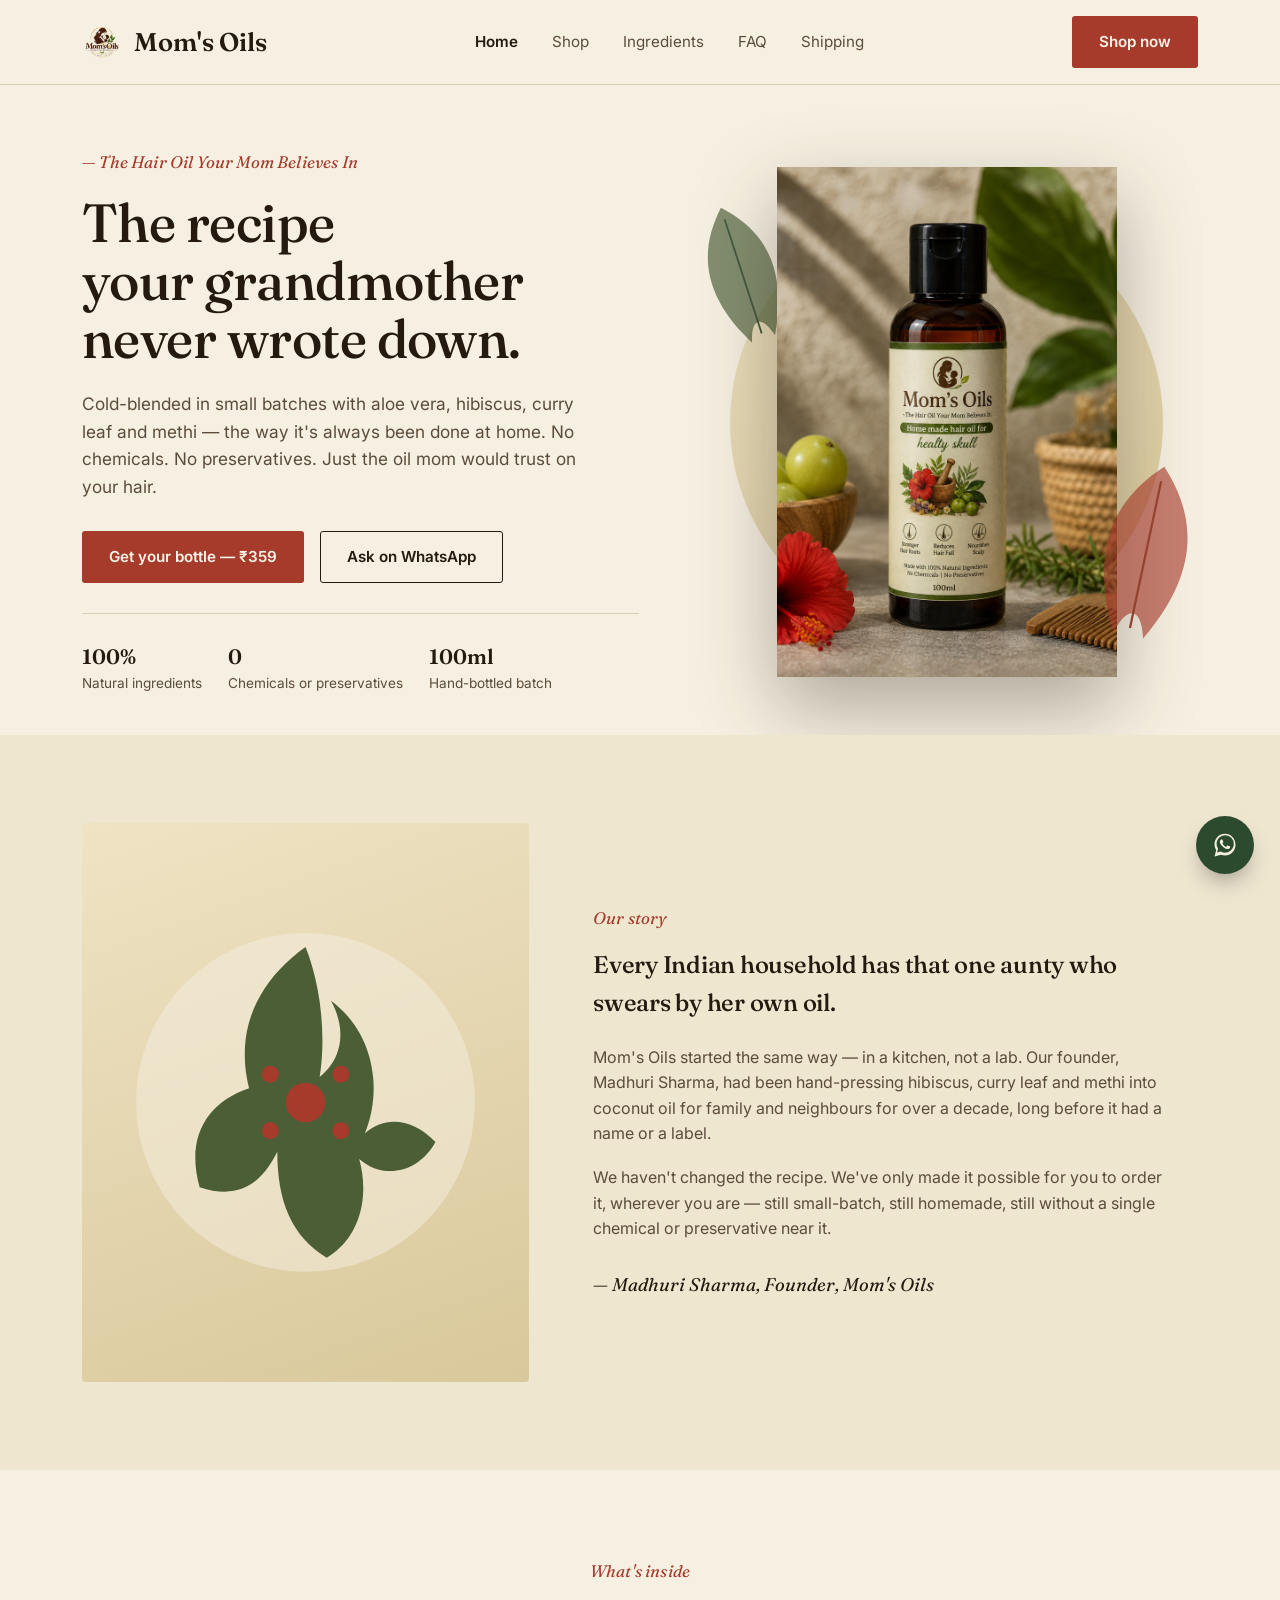
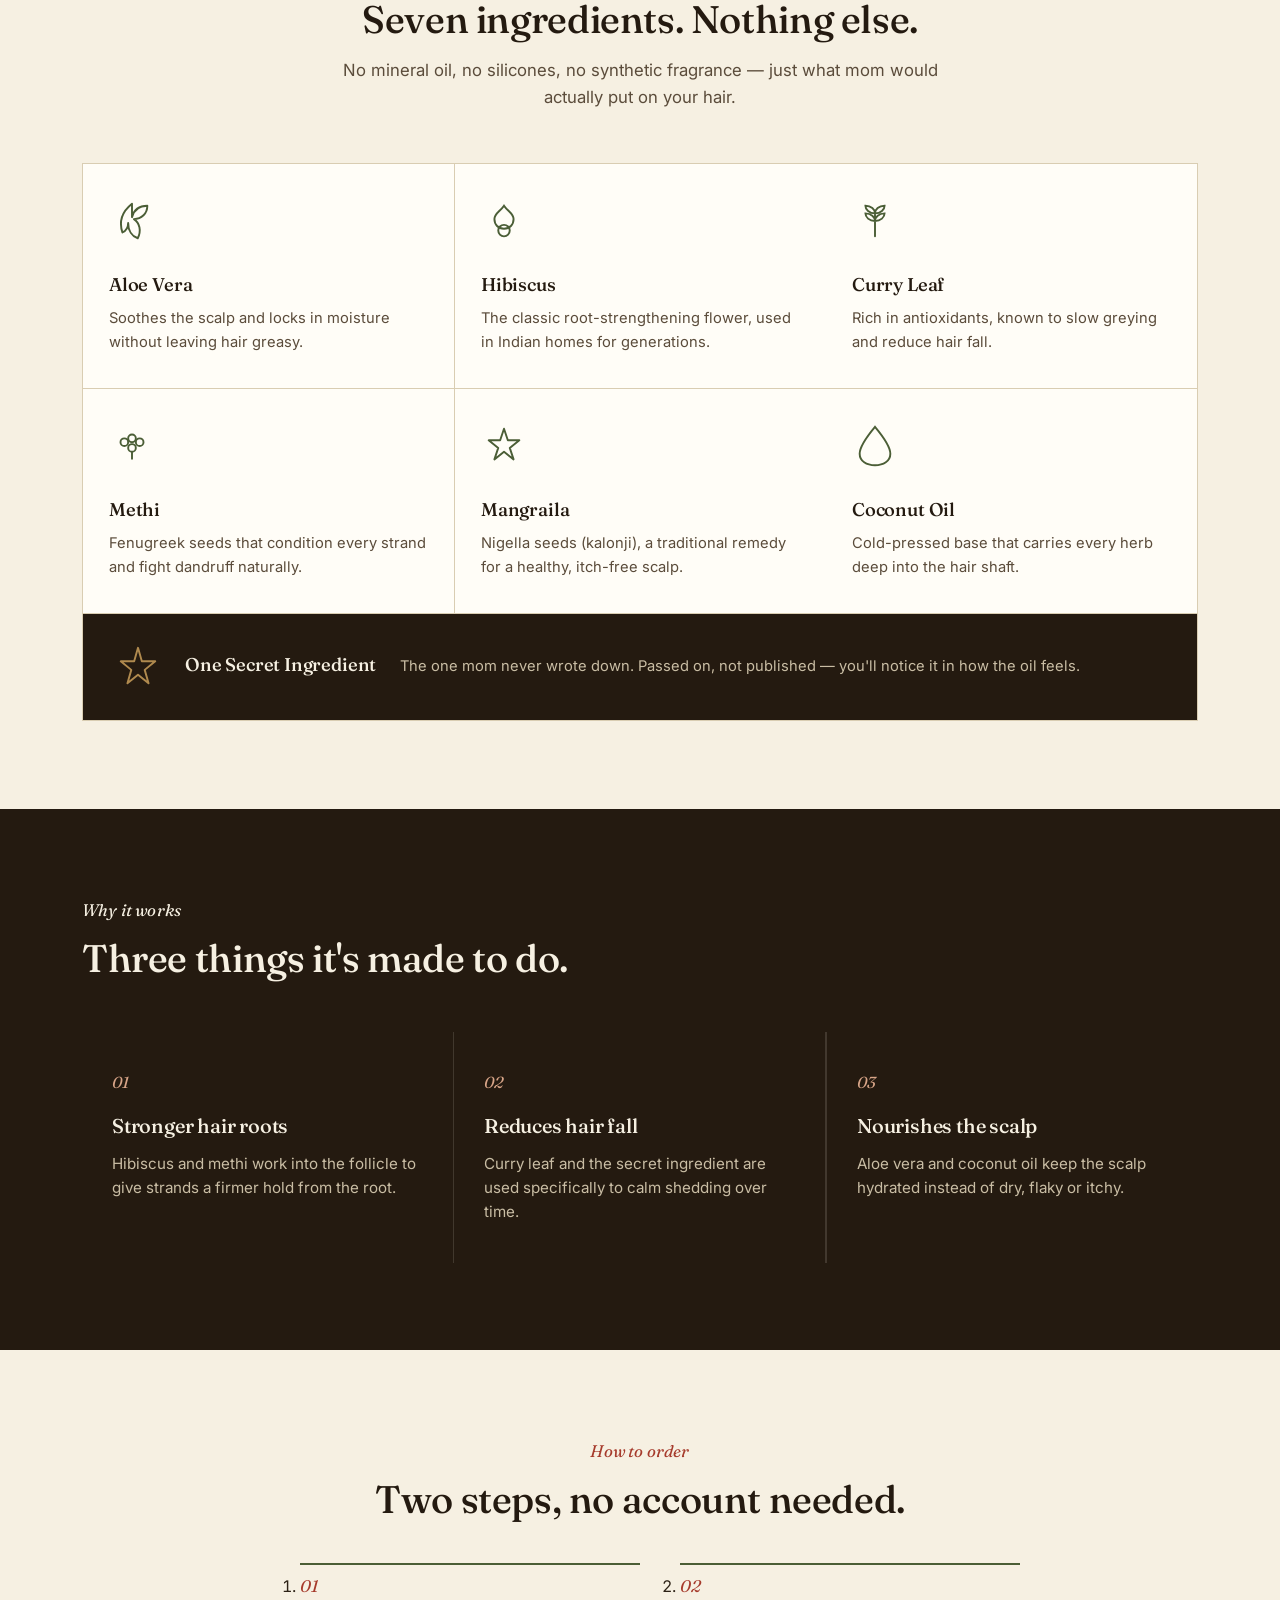
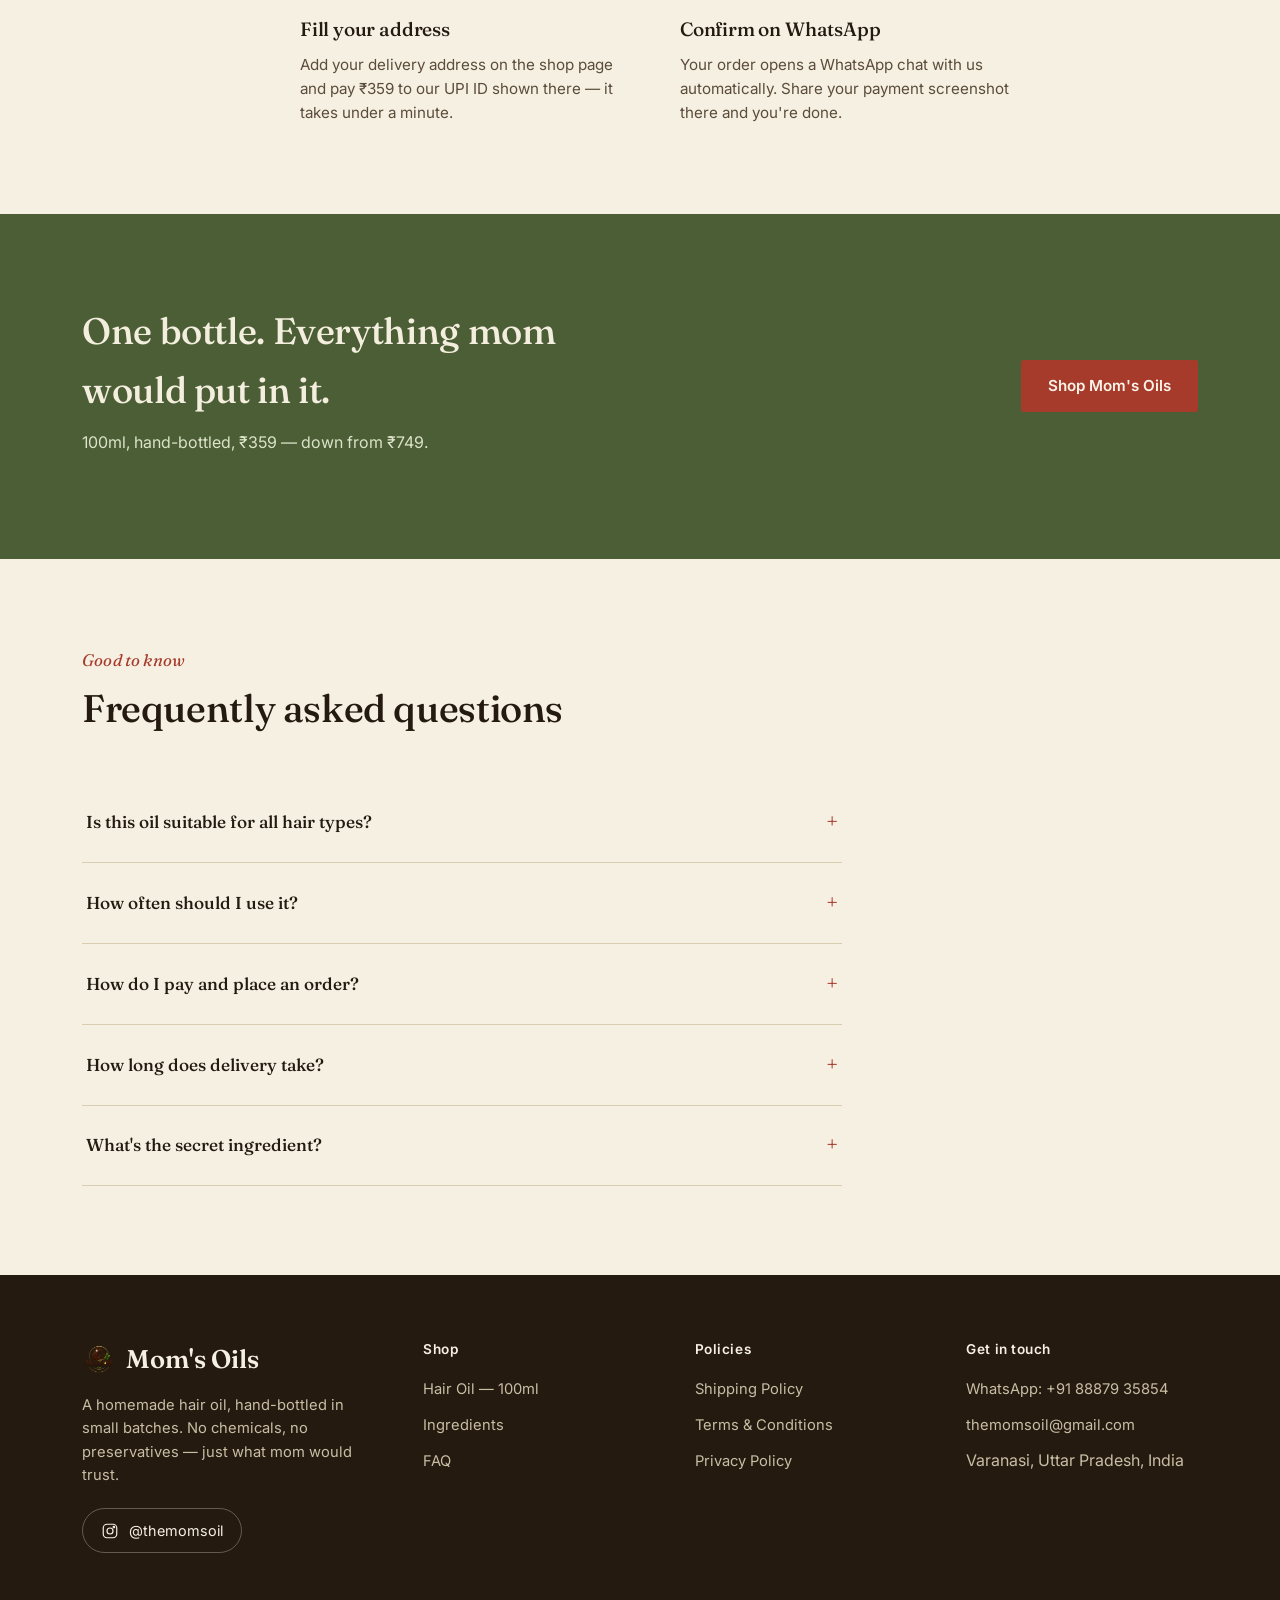
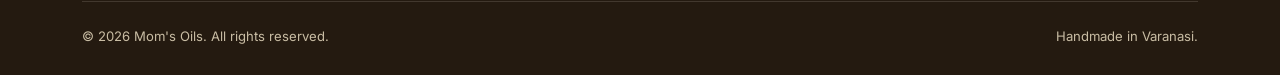
==== commit 27992253: "Update index.html" ====
--- a/moms-oils-website/index.html
+++ b/moms-oils-website/index.html
@@ -6,7 +6,7 @@
   <meta name="viewport" content="width=device-width, initial-scale=1.0">
   <title>Mom's Oils — The Hair Oil Your Mom Believes In</title>
   <meta name="description"
-    content="A homemade hair oil brewed the way mothers have always made it — aloe vera, hibiscus, curry leaf, methi, mangraila, coconut oil and one secret ingredient. 100ml, ₹459.">
+    content="A homemade hair oil brewed the way mothers have always made it — aloe vera, hibiscus, curry leaf, methi, mangraila, coconut oil and one secret ingredient. 100ml, ₹359.">
   <link rel="icon" type="image/png" href="assets/favicon.png">
   <link rel="stylesheet" href="css/style.css">
 </head>
@@ -47,7 +47,7 @@
           <p class="lede">Cold-blended in small batches with aloe vera, hibiscus, curry leaf and methi — the way it's
             always been done at home. No chemicals. No preservatives. Just the oil mom would trust on your hair.</p>
           <div class="hero-actions">
-            <a href="product.html" class="btn btn-primary">Get your bottle — ₹459</a>
+            <a href="product.html" class="btn btn-primary">Get your bottle — ₹359</a>
             <a href="https://wa.me/918887935854?text=Hi%20Mom's%20Oils%2C%20I%20have%20a%20question%20about%20the%20hair%20oil."
               class="btn btn-outline" target="_blank" rel="noopener">Ask on WhatsApp</a>
           </div>
@@ -217,7 +217,7 @@
         <ol>
           <li>
             <h3>Fill your address</h3>
-            <p>Add your delivery address on the shop page and pay ₹459 to our UPI ID shown there — it takes under a
+            <p>Add your delivery address on the shop page and pay ₹359 to our UPI ID shown there — it takes under a
               minute.</p>
           </li>
           <li>
@@ -234,7 +234,7 @@
       <div class="wrap">
         <div>
           <h2>One bottle. Everything mom would put in it.</h2>
-          <p>100ml, hand-bottled, ₹459 — down from ₹849.</p>
+          <p>100ml, hand-bottled, ₹359 — down from ₹749.</p>
         </div>
         <a href="product.html" class="btn btn-primary">Shop Mom's Oils</a>
       </div>
